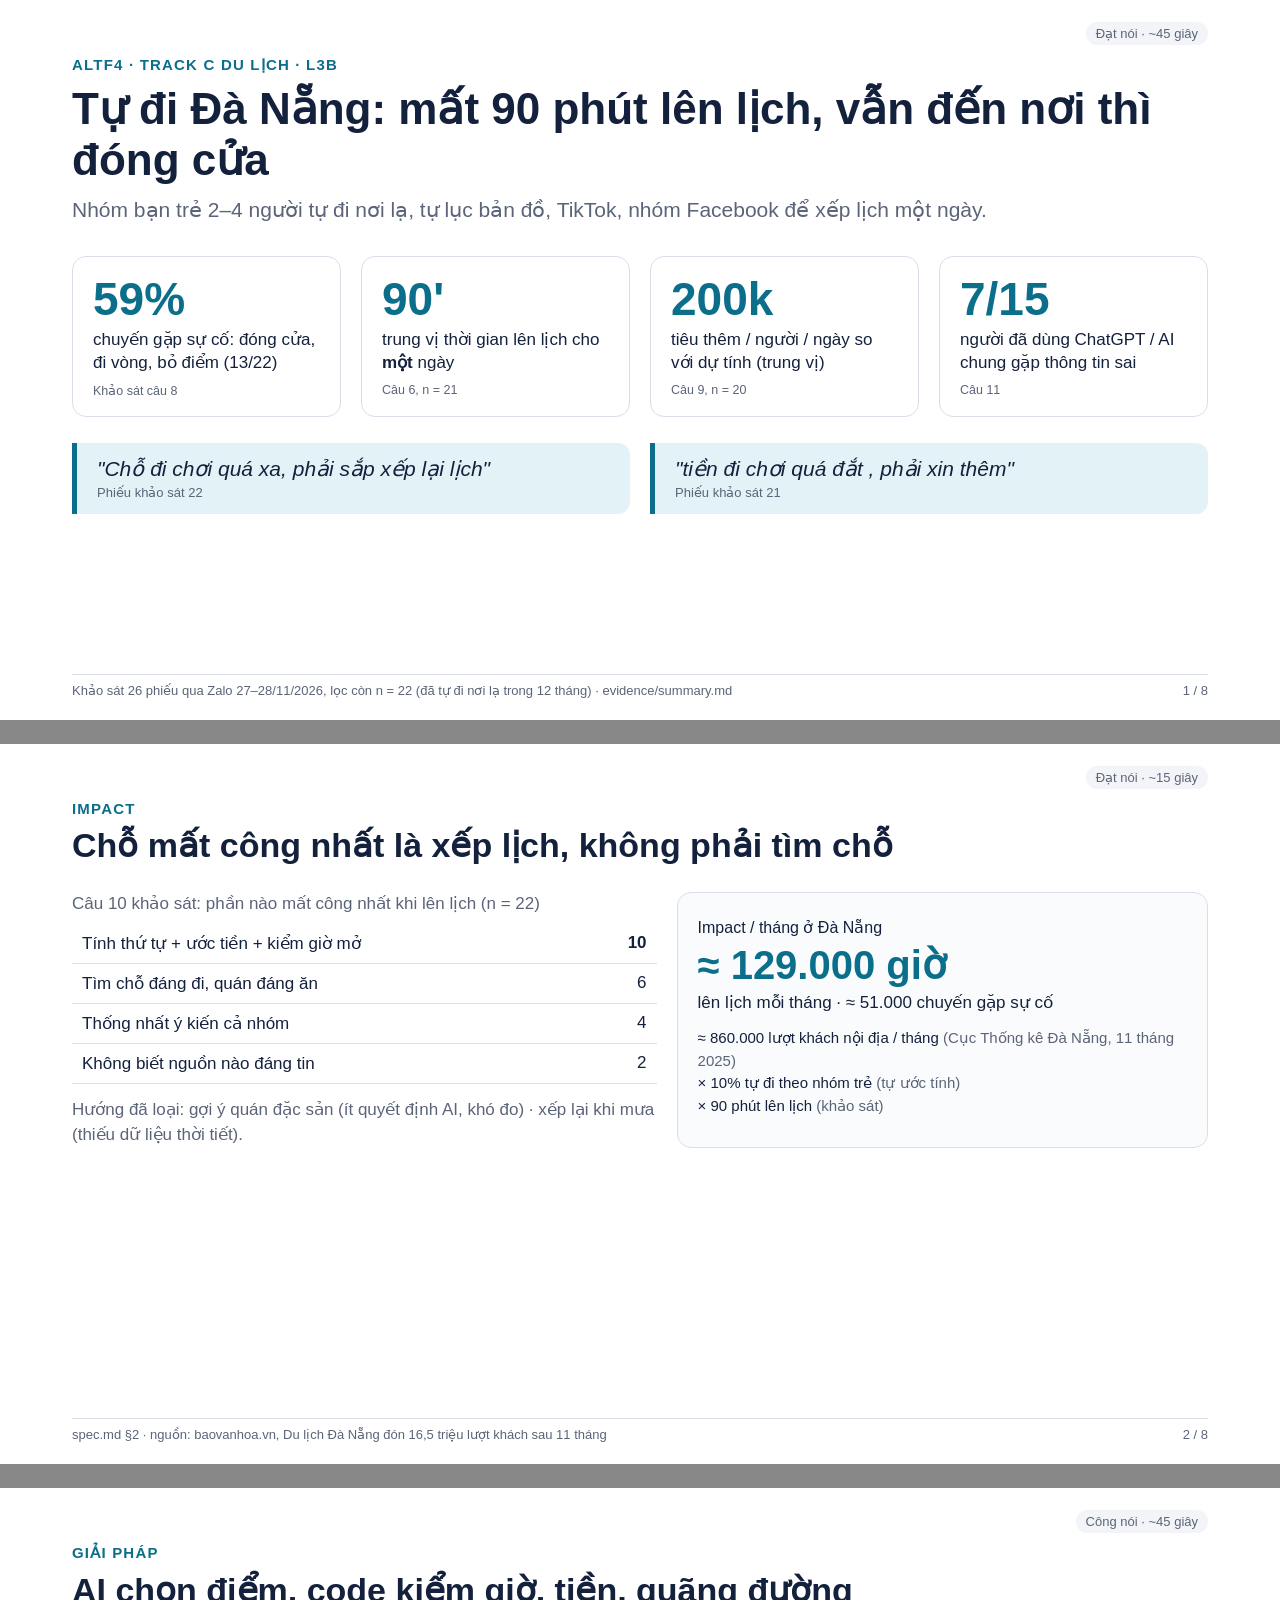
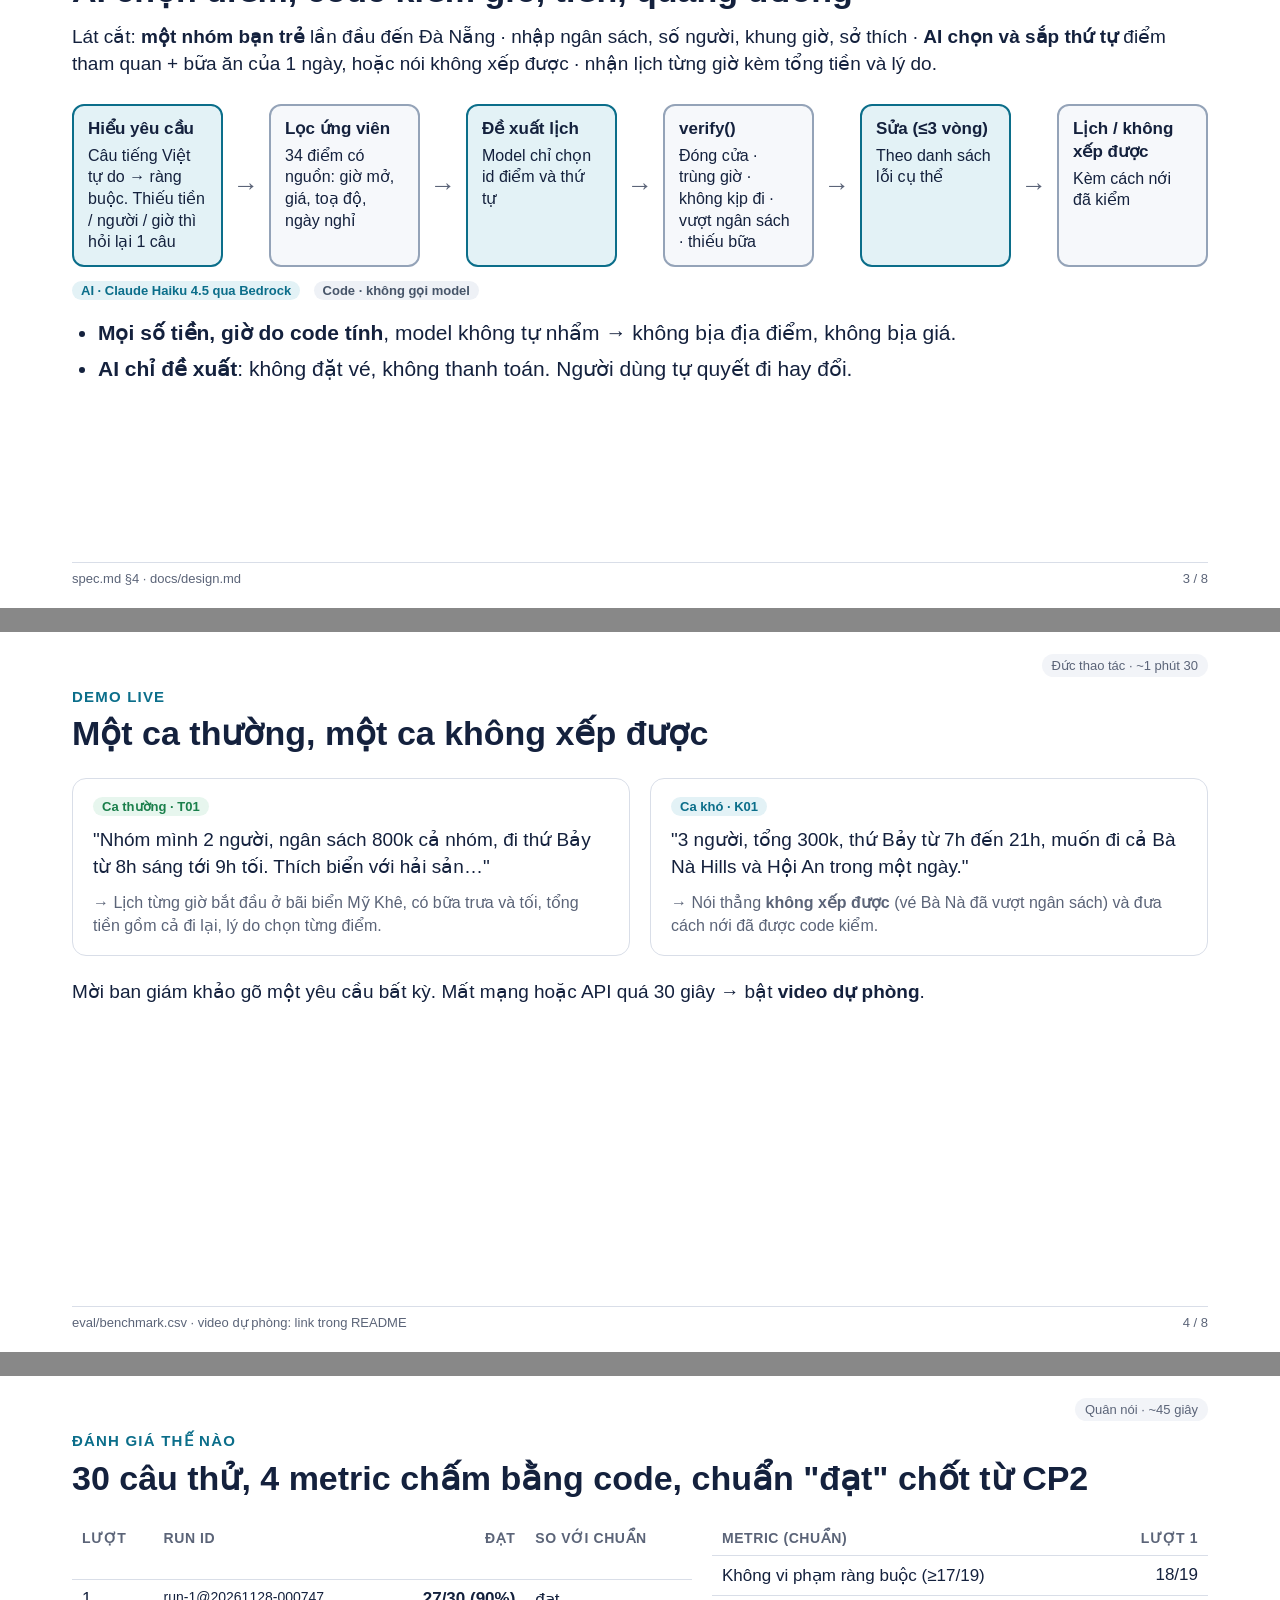
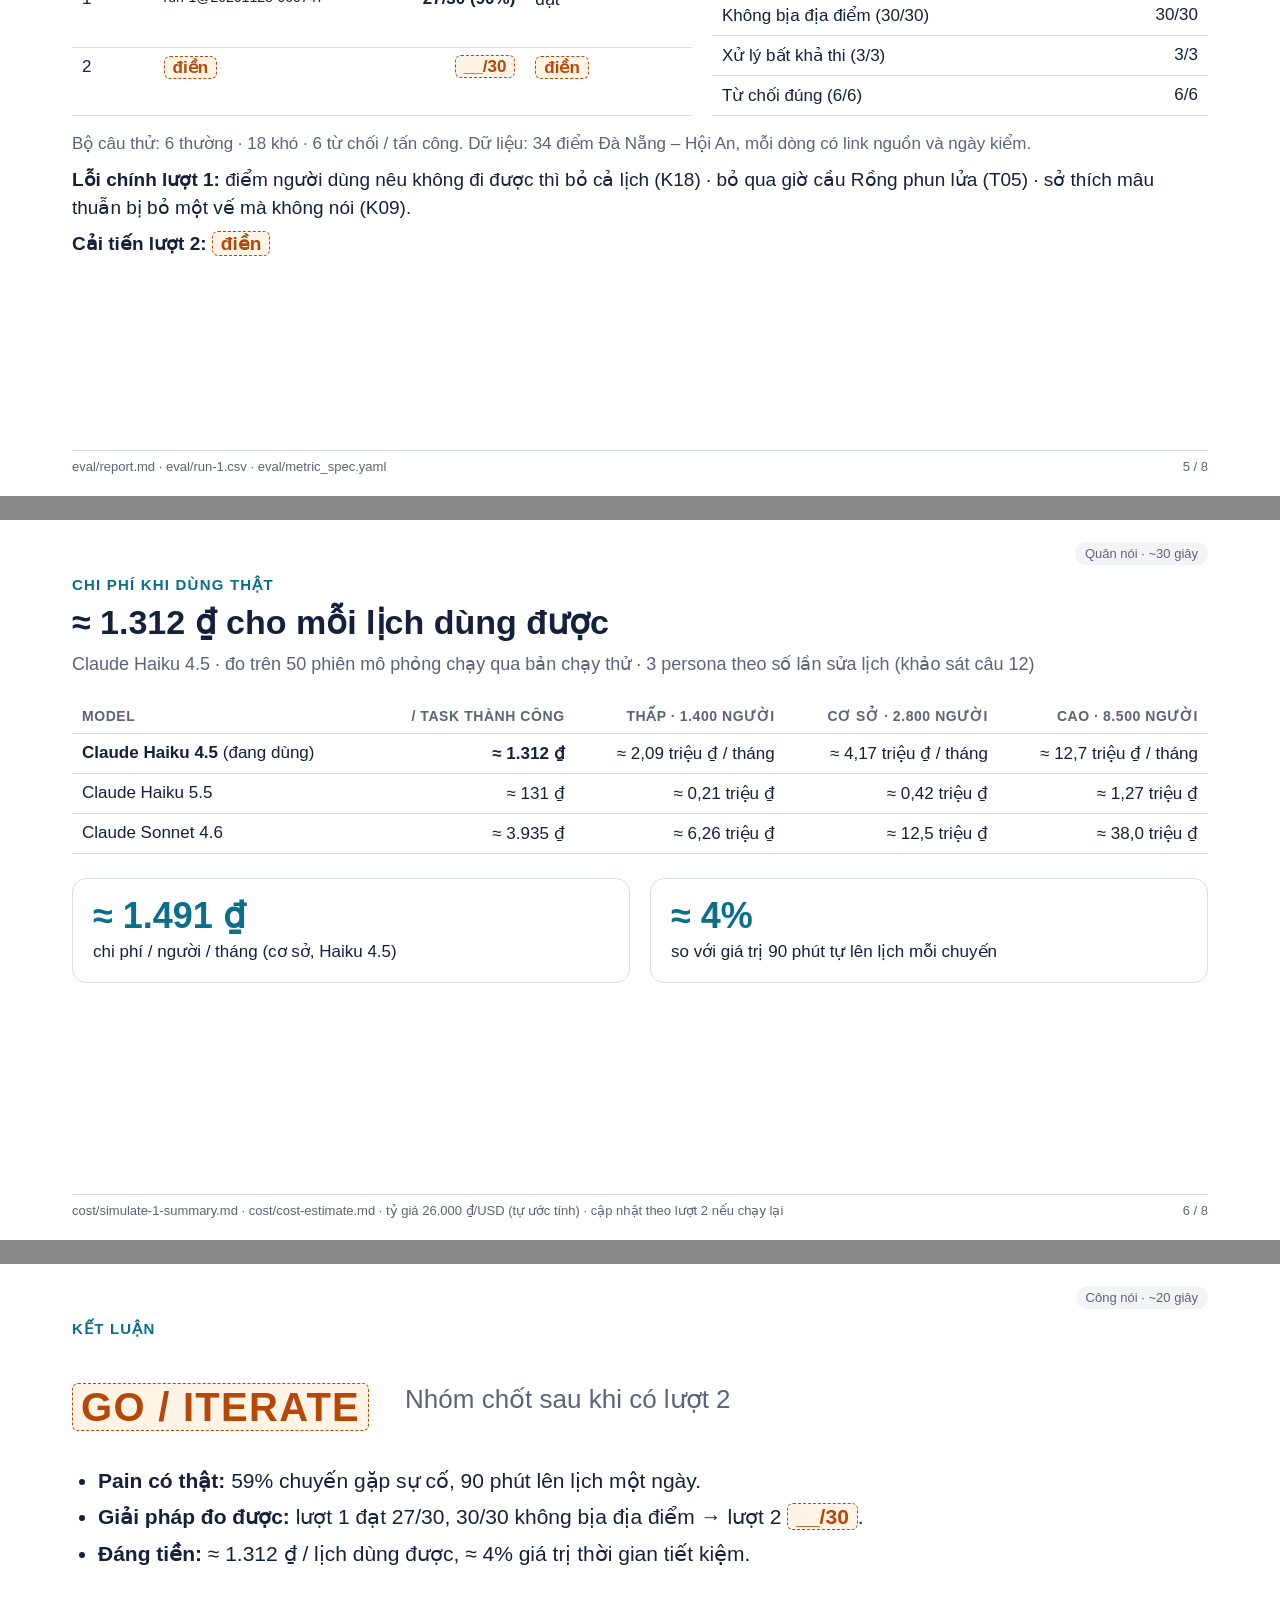
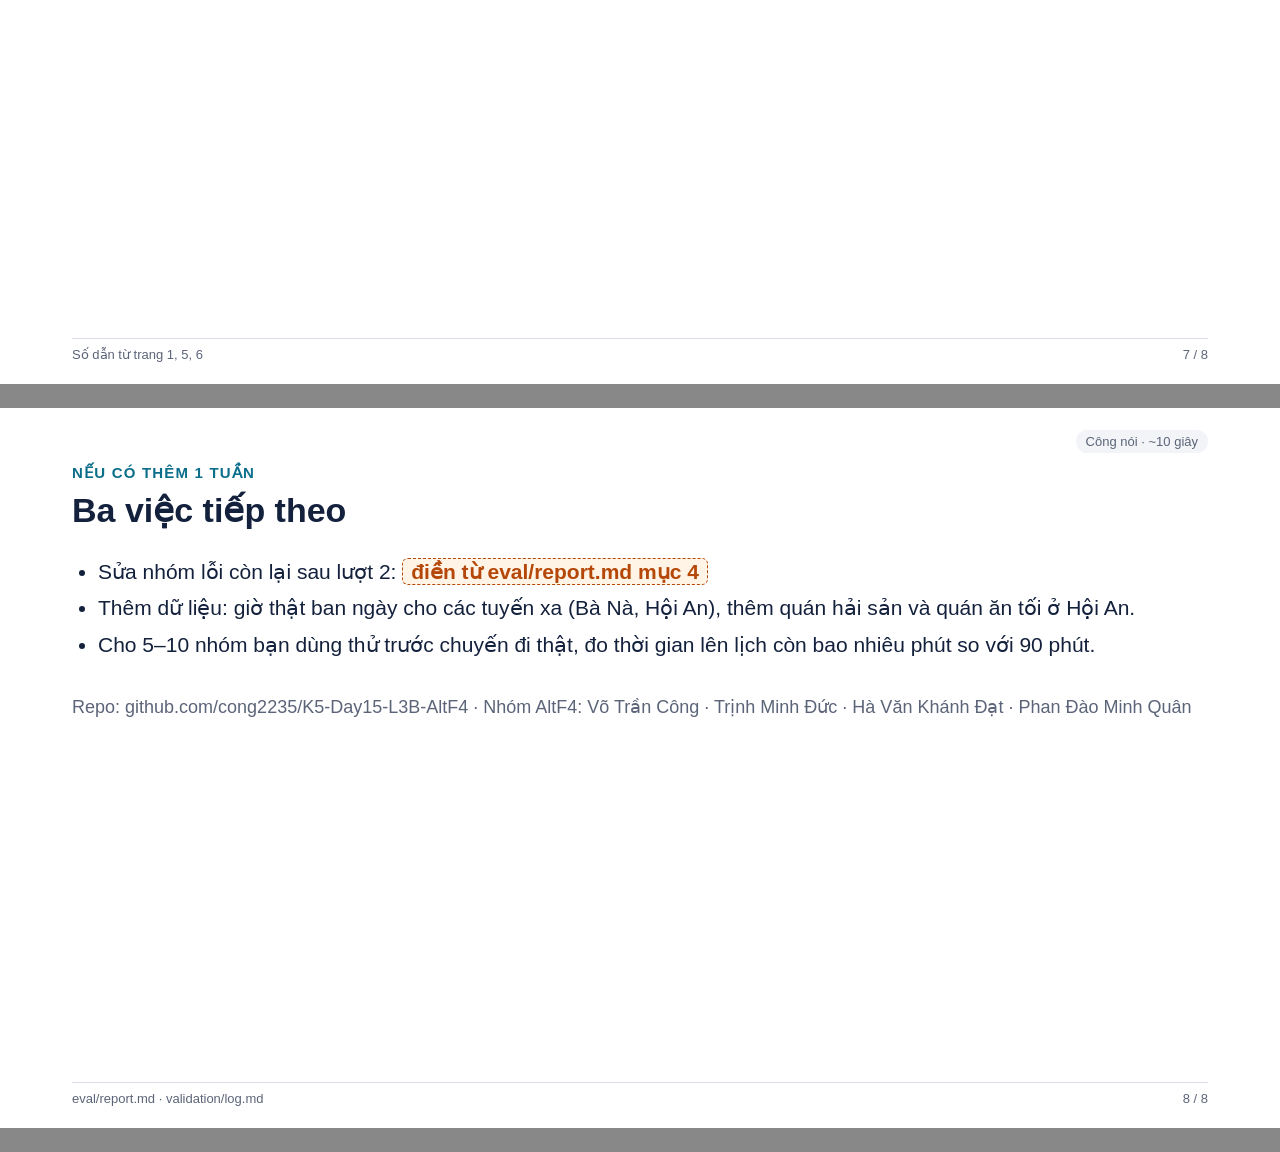
==== slides/demo-slides.html @ 1ff48916 "Slide demo bản nháp: demo-slides.pdf 8 trang (chờ số Lượt 2) + nguồn HTML Co-Authored-By: Claude Opu" ====
<!doctype html>
<html lang="vi">
<head>
<meta charset="utf-8">
<title>AltF4 · Lịch trình 1 ngày ở Đà Nẵng vừa ngân sách</title>
<style>
  @page { size: 1280px 720px; margin: 0; }
  :root {
    --ink: #14213d; --muted: #5b6478; --line: #d9dee8; --bg: #ffffff;
    --accent: #0b6e8a; --accent-soft: #e3f2f6; --warn: #b54708; --warn-soft: #fff4e5;
    --good: #1a7f4b; --bad: #b42318;
  }
  * { box-sizing: border-box; margin: 0; padding: 0; }
  html, body { background: #888; }
  body { font-family: "Segoe UI", "Helvetica Neue", Arial, sans-serif; color: var(--ink); }
  .slide {
    width: 1280px; height: 720px; background: var(--bg); position: relative;
    padding: 56px 72px 48px; overflow: hidden; page-break-after: always; break-after: page;
    margin: 0 auto 24px;
  }
  @media print { html, body { background: #fff; } .slide { margin: 0; } }
  .kicker { font-size: 15px; letter-spacing: .08em; text-transform: uppercase; color: var(--accent); font-weight: 700; }
  h1 { font-size: 44px; line-height: 1.15; margin-top: 10px; font-weight: 700; }
  h2 { font-size: 34px; line-height: 1.2; margin-top: 8px; font-weight: 700; }
  p, li { font-size: 21px; line-height: 1.45; }
  .muted { color: var(--muted); }
  .foot { position: absolute; left: 72px; right: 72px; bottom: 22px; display: flex; justify-content: space-between; font-size: 13px; color: var(--muted); border-top: 1px solid var(--line); padding-top: 8px; }
  .speaker { position: absolute; top: 22px; right: 72px; font-size: 13px; color: var(--muted); background: #f2f4f8; padding: 4px 10px; border-radius: 999px; }
  .grid { display: grid; gap: 20px; }
  .g3 { grid-template-columns: repeat(3, 1fr); }
  .g2 { grid-template-columns: 1fr 1fr; }
  .g4 { grid-template-columns: repeat(4, 1fr); }
  .stat { border: 1px solid var(--line); border-radius: 14px; padding: 18px 20px; }
  .stat .num { font-size: 46px; font-weight: 700; color: var(--accent); line-height: 1.05; }
  .stat .lbl { font-size: 17px; color: var(--ink); margin-top: 6px; line-height: 1.35; }
  .stat .src { font-size: 12.5px; color: var(--muted); margin-top: 8px; }
  .quote { border-left: 5px solid var(--accent); background: var(--accent-soft); padding: 14px 20px; border-radius: 0 12px 12px 0; font-size: 21px; font-style: italic; }
  .quote small { display: block; font-style: normal; font-size: 13px; color: var(--muted); margin-top: 4px; }
  table { border-collapse: collapse; width: 100%; font-size: 17px; }
  th, td { border-bottom: 1px solid var(--line); padding: 9px 10px; text-align: left; vertical-align: top; }
  th { color: var(--muted); font-weight: 600; font-size: 14px; text-transform: uppercase; letter-spacing: .04em; }
  td.r, th.r { text-align: right; }
  .todo { background: var(--warn-soft); color: var(--warn); border: 1px dashed var(--warn); border-radius: 6px; padding: 1px 8px; font-style: normal; font-weight: 600; }
  .flow { display: flex; align-items: stretch; gap: 10px; margin-top: 26px; }
  .box { flex: 1; border: 2px solid var(--line); border-radius: 12px; padding: 12px 14px; font-size: 16px; line-height: 1.35; background: #fff; }
  .box b { display: block; font-size: 17px; margin-bottom: 4px; }
  .box.ai { border-color: var(--accent); background: var(--accent-soft); }
  .box.code { border-color: #94a3b8; background: #f6f8fb; }
  .arrow { align-self: center; font-size: 26px; color: var(--muted); }
  .tag { display: inline-block; font-size: 13px; padding: 2px 9px; border-radius: 999px; font-weight: 600; }
  .tag.ai { background: var(--accent-soft); color: var(--accent); }
  .tag.code { background: #eef1f6; color: #475569; }
  .tag.good { background: #e7f6ee; color: var(--good); }
  ul { padding-left: 26px; }
  li + li { margin-top: 6px; }
  .big { font-size: 26px; line-height: 1.4; }
  .verdict { font-size: 64px; font-weight: 800; color: var(--good); letter-spacing: .02em; }
</style>
</head>
<body>

<!-- 1 · Người dùng & pain -->
<section class="slide">
  <div class="speaker">Đạt nói · ~45 giây</div>
  <div class="kicker">AltF4 · Track C Du lịch · L3B</div>
  <h1>Tự đi Đà Nẵng: mất 90 phút lên lịch, vẫn đến nơi thì đóng cửa</h1>
  <p class="muted" style="margin-top:10px">Nhóm bạn trẻ 2–4 người tự đi nơi lạ, tự lục bản đồ, TikTok, nhóm Facebook để xếp lịch một ngày.</p>
  <div class="grid g4" style="margin-top:30px">
    <div class="stat"><div class="num">59%</div><div class="lbl">chuyến gặp sự cố: đóng cửa, đi vòng, bỏ điểm (13/22)</div><div class="src">Khảo sát câu 8</div></div>
    <div class="stat"><div class="num">90'</div><div class="lbl">trung vị thời gian lên lịch cho <b>một</b> ngày</div><div class="src">Câu 6, n = 21</div></div>
    <div class="stat"><div class="num">200k</div><div class="lbl">tiêu thêm / người / ngày so với dự tính (trung vị)</div><div class="src">Câu 9, n = 20</div></div>
    <div class="stat"><div class="num">7/15</div><div class="lbl">người đã dùng ChatGPT / AI chung gặp thông tin sai</div><div class="src">Câu 11</div></div>
  </div>
  <div class="grid g2" style="margin-top:26px">
    <div class="quote">"Chỗ đi chơi quá xa, phải sắp xếp lại lịch"<small>Phiếu khảo sát 22</small></div>
    <div class="quote">"tiền đi chơi quá đắt , phải xin thêm"<small>Phiếu khảo sát 21</small></div>
  </div>
  <div class="foot"><span>Khảo sát 26 phiếu qua Zalo 27–28/11/2026, lọc còn n = 22 (đã tự đi nơi lạ trong 12 tháng) · evidence/summary.md</span><span>1 / 8</span></div>
</section>

<!-- 2 · Vì sao chọn bài này -->
<section class="slide">
  <div class="speaker">Đạt nói · ~15 giây</div>
  <div class="kicker">Impact</div>
  <h2>Chỗ mất công nhất là xếp lịch, không phải tìm chỗ</h2>
  <div class="grid g2" style="margin-top:26px; grid-template-columns: 1.1fr 1fr">
    <div>
      <p class="muted" style="font-size:17px">Câu 10 khảo sát: phần nào mất công nhất khi lên lịch (n = 22)</p>
      <table style="margin-top:8px">
        <tr><td>Tính thứ tự + ước tiền + kiểm giờ mở</td><td class="r"><b>10</b></td></tr>
        <tr><td>Tìm chỗ đáng đi, quán đáng ăn</td><td class="r">6</td></tr>
        <tr><td>Thống nhất ý kiến cả nhóm</td><td class="r">4</td></tr>
        <tr><td>Không biết nguồn nào đáng tin</td><td class="r">2</td></tr>
      </table>
      <p style="margin-top:14px; font-size:17px" class="muted">Hướng đã loại: gợi ý quán đặc sản (ít quyết định AI, khó đo) · xếp lại khi mưa (thiếu dữ liệu thời tiết).</p>
    </div>
    <div class="stat" style="background:#fafbfd">
      <div class="lbl" style="font-size:16px" >Impact / tháng ở Đà Nẵng</div>
      <div class="num" style="font-size:40px; margin-top:6px">≈ 129.000 giờ</div>
      <div class="lbl">lên lịch mỗi tháng · ≈ 51.000 chuyến gặp sự cố</div>
      <p style="font-size:15px; margin-top:12px; line-height:1.5">≈ 860.000 lượt khách nội địa / tháng <span class="muted">(Cục Thống kê Đà Nẵng, 11 tháng 2025)</span><br>× 10% tự đi theo nhóm trẻ <span class="muted">(tự ước tính)</span><br>× 90 phút lên lịch <span class="muted">(khảo sát)</span></p>
    </div>
  </div>
  <div class="foot"><span>spec.md §2 · nguồn: baovanhoa.vn, Du lịch Đà Nẵng đón 16,5 triệu lượt khách sau 11 tháng</span><span>2 / 8</span></div>
</section>

<!-- 3 · Giải pháp -->
<section class="slide">
  <div class="speaker">Công nói · ~45 giây</div>
  <div class="kicker">Giải pháp</div>
  <h2>AI chọn điểm, code kiểm giờ, tiền, quãng đường</h2>
  <p style="margin-top:12px; font-size:19px">Lát cắt: <b>một nhóm bạn trẻ</b> lần đầu đến Đà Nẵng · nhập ngân sách, số người, khung giờ, sở thích · <b>AI chọn và sắp thứ tự</b> điểm tham quan + bữa ăn của 1 ngày, hoặc nói không xếp được · nhận lịch từng giờ kèm tổng tiền và lý do.</p>
  <div class="flow">
    <div class="box ai"><b>Hiểu yêu cầu</b>Câu tiếng Việt tự do → ràng buộc. Thiếu tiền / người / giờ thì hỏi lại 1 câu</div>
    <div class="arrow">→</div>
    <div class="box code"><b>Lọc ứng viên</b>34 điểm có nguồn: giờ mở, giá, toạ độ, ngày nghỉ</div>
    <div class="arrow">→</div>
    <div class="box ai"><b>Đề xuất lịch</b>Model chỉ chọn id điểm và thứ tự</div>
    <div class="arrow">→</div>
    <div class="box code"><b>verify()</b>Đóng cửa · trùng giờ · không kịp đi · vượt ngân sách · thiếu bữa</div>
    <div class="arrow">→</div>
    <div class="box ai"><b>Sửa (≤3 vòng)</b>Theo danh sách lỗi cụ thể</div>
    <div class="arrow">→</div>
    <div class="box code"><b>Lịch / không xếp được</b>Kèm cách nới đã kiểm</div>
  </div>
  <div style="margin-top:14px"><span class="tag ai">AI · Claude Haiku 4.5 qua Bedrock</span> &nbsp; <span class="tag code">Code · không gọi model</span></div>
  <ul style="margin-top:18px">
    <li><b>Mọi số tiền, giờ do code tính</b>, model không tự nhẩm → không bịa địa điểm, không bịa giá.</li>
    <li><b>AI chỉ đề xuất</b>: không đặt vé, không thanh toán. Người dùng tự quyết đi hay đổi.</li>
  </ul>
  <div class="foot"><span>spec.md §4 · docs/design.md</span><span>3 / 8</span></div>
</section>

<!-- 4 · Demo -->
<section class="slide">
  <div class="speaker">Đức thao tác · ~1 phút 30</div>
  <div class="kicker">Demo live</div>
  <h2>Một ca thường, một ca không xếp được</h2>
  <div class="grid g2" style="margin-top:24px">
    <div class="stat">
      <span class="tag good">Ca thường · T01</span>
      <p style="margin-top:10px; font-size:19px">"Nhóm mình 2 người, ngân sách 800k cả nhóm, đi thứ Bảy từ 8h sáng tới 9h tối. Thích biển với hải sản…"</p>
      <p class="muted" style="margin-top:10px; font-size:16px">→ Lịch từng giờ bắt đầu ở bãi biển Mỹ Khê, có bữa trưa và tối, tổng tiền gồm cả đi lại, lý do chọn từng điểm.</p>
    </div>
    <div class="stat">
      <span class="tag ai">Ca khó · K01</span>
      <p style="margin-top:10px; font-size:19px">"3 người, tổng 300k, thứ Bảy từ 7h đến 21h, muốn đi cả Bà Nà Hills và Hội An trong một ngày."</p>
      <p class="muted" style="margin-top:10px; font-size:16px">→ Nói thẳng <b>không xếp được</b> (vé Bà Nà đã vượt ngân sách) và đưa cách nới đã được code kiểm.</p>
    </div>
  </div>
  <p style="margin-top:22px; font-size:19px">Mời ban giám khảo gõ một yêu cầu bất kỳ. Mất mạng hoặc API quá 30 giây → bật <b>video dự phòng</b>.</p>
  <div class="foot"><span>eval/benchmark.csv · video dự phòng: link trong README</span><span>4 / 8</span></div>
</section>

<!-- 5 · Đánh giá -->
<section class="slide">
  <div class="speaker">Quân nói · ~45 giây</div>
  <div class="kicker">Đánh giá thế nào</div>
  <h2>30 câu thử, 4 metric chấm bằng code, chuẩn "đạt" chốt từ CP2</h2>
  <div class="grid g2" style="margin-top:22px; grid-template-columns: 1.25fr 1fr">
    <table>
      <tr><th>Lượt</th><th>Run ID</th><th class="r">Đạt</th><th>So với chuẩn</th></tr>
      <tr><td>1</td><td style="font-size:14px">run-1@20261128-000747</td><td class="r"><b>27/30 (90%)</b></td><td>đạt</td></tr>
      <tr><td>2</td><td><span class="todo">điền</span></td><td class="r"><span class="todo">__/30</span></td><td><span class="todo">điền</span></td></tr>
    </table>
    <table>
      <tr><th>Metric (chuẩn)</th><th class="r">Lượt 1</th></tr>
      <tr><td>Không vi phạm ràng buộc (≥17/19)</td><td class="r">18/19</td></tr>
      <tr><td>Không bịa địa điểm (30/30)</td><td class="r">30/30</td></tr>
      <tr><td>Xử lý bất khả thi (3/3)</td><td class="r">3/3</td></tr>
      <tr><td>Từ chối đúng (6/6)</td><td class="r">6/6</td></tr>
    </table>
  </div>
  <p style="margin-top:16px; font-size:17px" class="muted">Bộ câu thử: 6 thường · 18 khó · 6 từ chối / tấn công. Dữ liệu: 34 điểm Đà Nẵng – Hội An, mỗi dòng có link nguồn và ngày kiểm.</p>
  <p style="margin-top:10px; font-size:19px"><b>Lỗi chính lượt 1:</b> điểm người dùng nêu không đi được thì bỏ cả lịch (K18) · bỏ qua giờ cầu Rồng phun lửa (T05) · sở thích mâu thuẫn bị bỏ một vế mà không nói (K09).</p>
  <p style="margin-top:8px; font-size:19px"><b>Cải tiến lượt 2:</b> <span class="todo">điền</span></p>
  <div class="foot"><span>eval/report.md · eval/run-1.csv · eval/metric_spec.yaml</span><span>5 / 8</span></div>
</section>

<!-- 6 · Chi phí -->
<section class="slide">
  <div class="speaker">Quân nói · ~30 giây</div>
  <div class="kicker">Chi phí khi dùng thật</div>
  <h2>≈ 1.312 ₫ cho mỗi lịch dùng được</h2>
  <p class="muted" style="margin-top:8px; font-size:18px">Claude Haiku 4.5 · đo trên 50 phiên mô phỏng chạy qua bản chạy thử · 3 persona theo số lần sửa lịch (khảo sát câu 12)</p>
  <table style="margin-top:22px">
    <tr><th>Model</th><th class="r">/ task thành công</th><th class="r">Thấp · 1.400 người</th><th class="r">Cơ sở · 2.800 người</th><th class="r">Cao · 8.500 người</th></tr>
    <tr><td><b>Claude Haiku 4.5</b> (đang dùng)</td><td class="r"><b>≈ 1.312 ₫</b></td><td class="r">≈ 2,09 triệu ₫ / tháng</td><td class="r">≈ 4,17 triệu ₫ / tháng</td><td class="r">≈ 12,7 triệu ₫ / tháng</td></tr>
    <tr><td>Claude Haiku 5.5</td><td class="r">≈ 131 ₫</td><td class="r">≈ 0,21 triệu ₫</td><td class="r">≈ 0,42 triệu ₫</td><td class="r">≈ 1,27 triệu ₫</td></tr>
    <tr><td>Claude Sonnet 4.6</td><td class="r">≈ 3.935 ₫</td><td class="r">≈ 6,26 triệu ₫</td><td class="r">≈ 12,5 triệu ₫</td><td class="r">≈ 38,0 triệu ₫</td></tr>
  </table>
  <div class="grid g2" style="margin-top:24px">
    <div class="stat"><div class="num" style="font-size:36px">≈ 1.491 ₫</div><div class="lbl">chi phí / người / tháng (cơ sở, Haiku 4.5)</div></div>
    <div class="stat"><div class="num" style="font-size:36px">≈ 4%</div><div class="lbl">so với giá trị 90 phút tự lên lịch mỗi chuyến</div></div>
  </div>
  <div class="foot"><span>cost/simulate-1-summary.md · cost/cost-estimate.md · tỷ giá 26.000 ₫/USD (tự ước tính) · cập nhật theo lượt 2 nếu chạy lại</span><span>6 / 8</span></div>
</section>

<!-- 7 · Kết luận -->
<section class="slide">
  <div class="speaker">Công nói · ~20 giây</div>
  <div class="kicker">Kết luận</div>
  <div style="display:flex; align-items:center; gap:36px; margin-top:24px">
    <div class="verdict"><span class="todo" style="font-size:40px">GO / ITERATE</span></div>
    <p class="big muted">Nhóm chốt sau khi có lượt 2</p>
  </div>
  <ul style="margin-top:30px" class="big">
    <li><b>Pain có thật:</b> 59% chuyến gặp sự cố, 90 phút lên lịch một ngày.</li>
    <li><b>Giải pháp đo được:</b> lượt 1 đạt 27/30, 30/30 không bịa địa điểm → lượt 2 <span class="todo">__/30</span>.</li>
    <li><b>Đáng tiền:</b> ≈ 1.312 ₫ / lịch dùng được, ≈ 4% giá trị thời gian tiết kiệm.</li>
  </ul>
  <div class="foot"><span>Số dẫn từ trang 1, 5, 6</span><span>7 / 8</span></div>
</section>

<!-- 8 · Nếu có thêm 1 tuần -->
<section class="slide">
  <div class="speaker">Công nói · ~10 giây</div>
  <div class="kicker">Nếu có thêm 1 tuần</div>
  <h2>Ba việc tiếp theo</h2>
  <ul style="margin-top:26px" class="big">
    <li>Sửa nhóm lỗi còn lại sau lượt 2: <span class="todo">điền từ eval/report.md mục 4</span></li>
    <li>Thêm dữ liệu: giờ thật ban ngày cho các tuyến xa (Bà Nà, Hội An), thêm quán hải sản và quán ăn tối ở Hội An.</li>
    <li>Cho 5–10 nhóm bạn dùng thử trước chuyến đi thật, đo thời gian lên lịch còn bao nhiêu phút so với 90 phút.</li>
  </ul>
  <p style="margin-top:34px; font-size:18px" class="muted">Repo: github.com/cong2235/K5-Day15-L3B-AltF4 · Nhóm AltF4: Võ Trần Công · Trịnh Minh Đức · Hà Văn Khánh Đạt · Phan Đào Minh Quân</p>
  <div class="foot"><span>eval/report.md · validation/log.md</span><span>8 / 8</span></div>
</section>

</body>
</html>
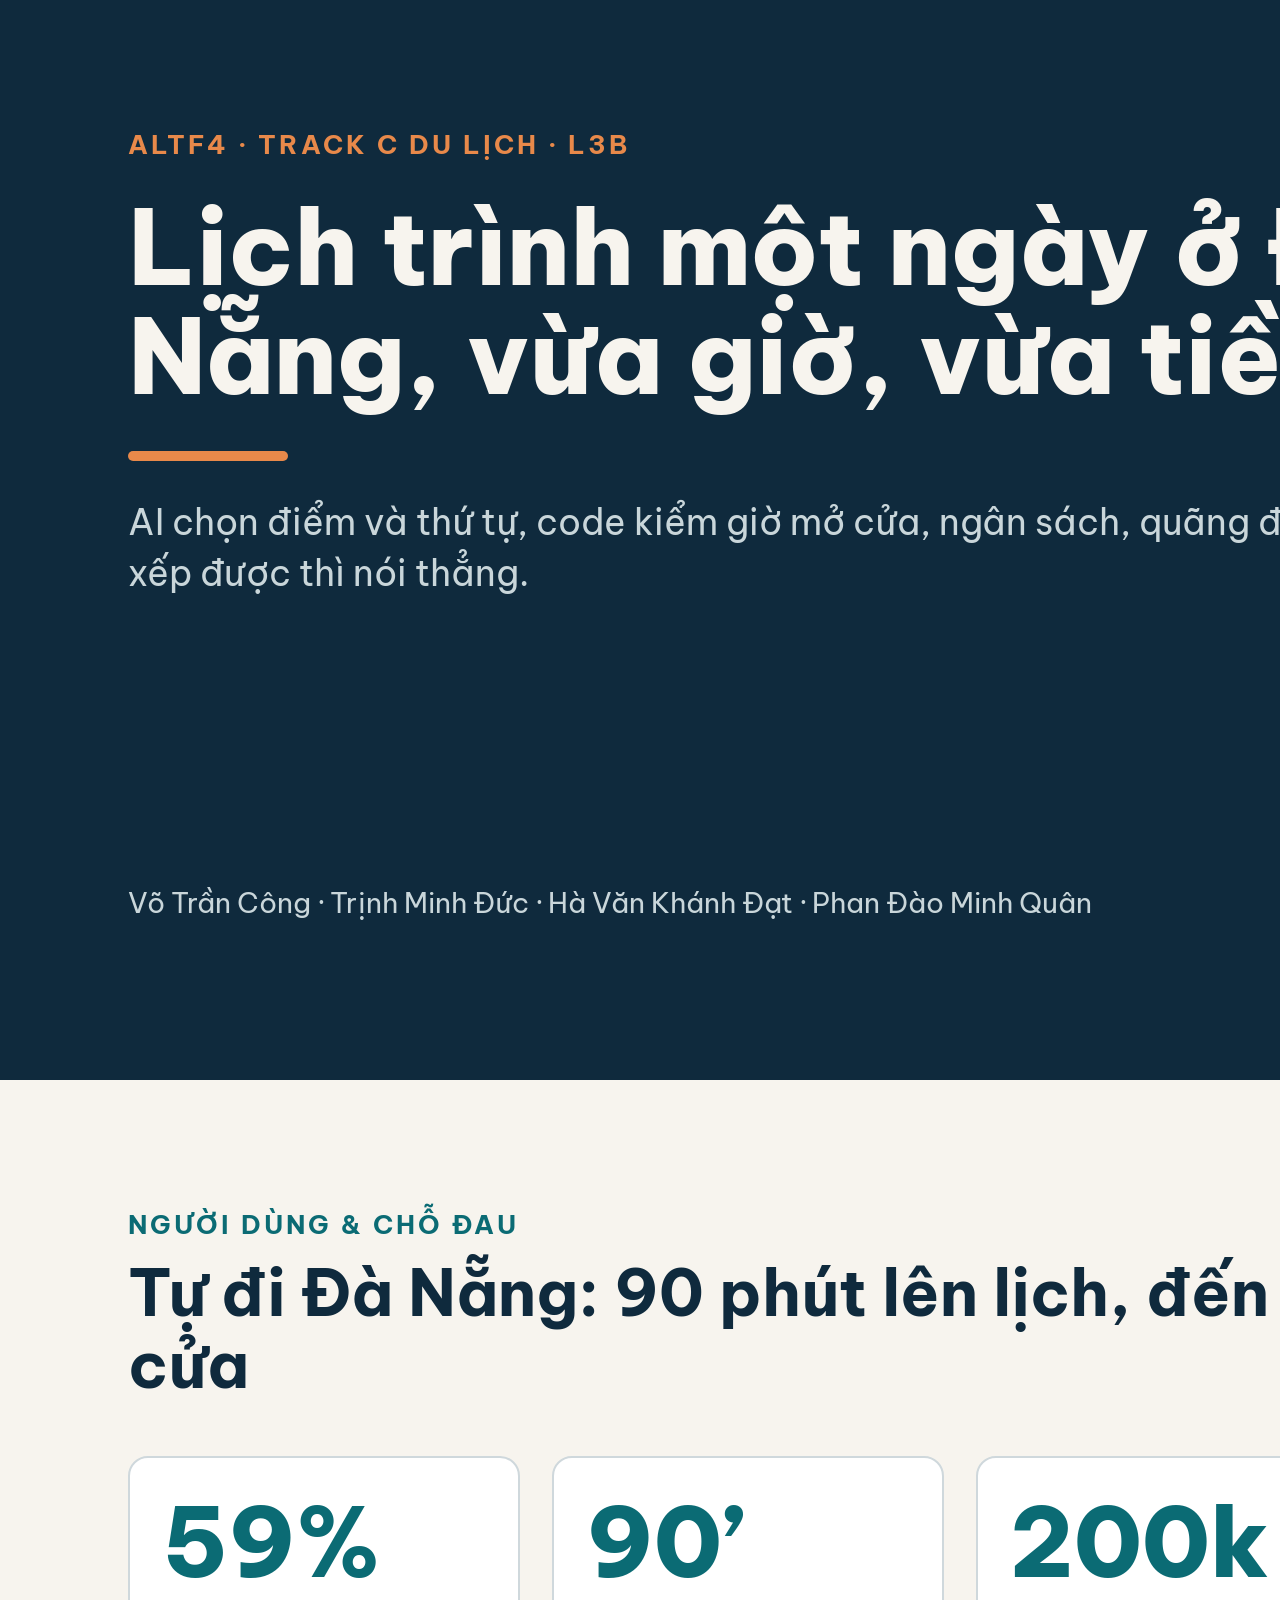
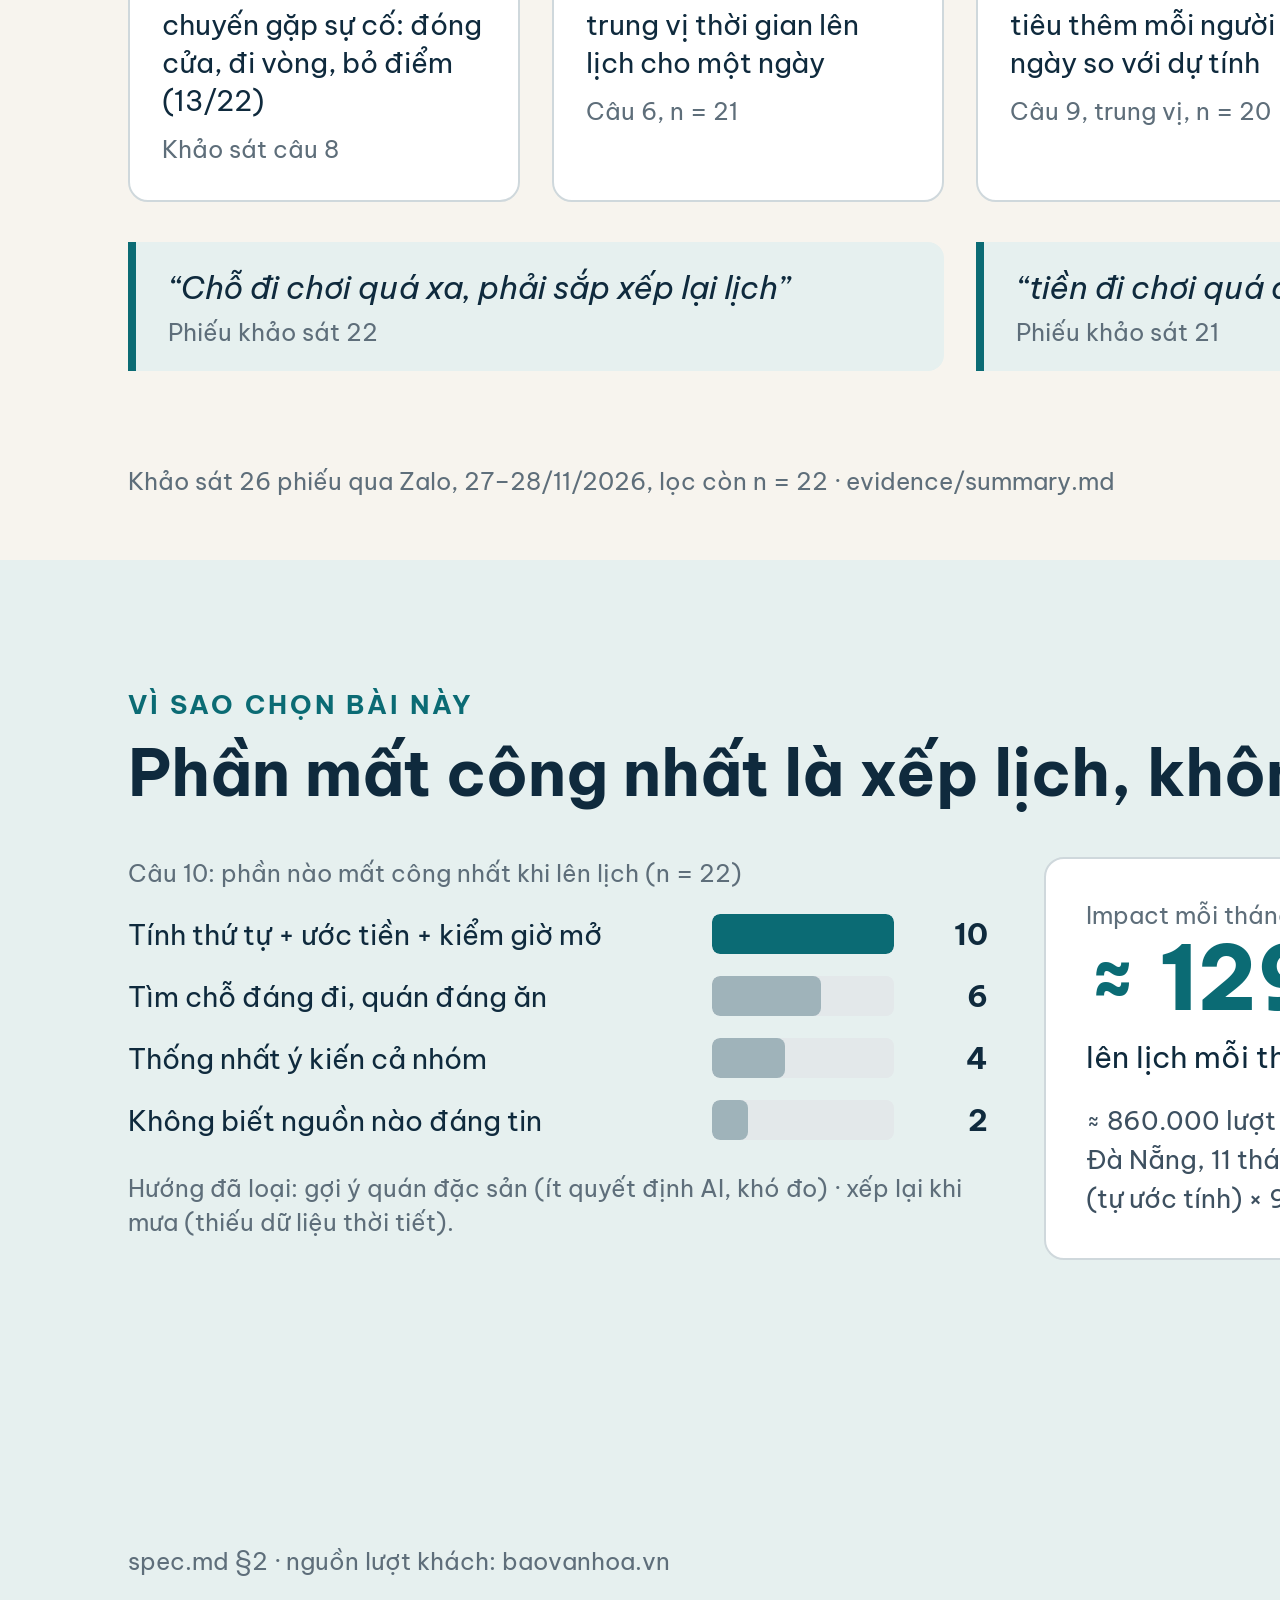
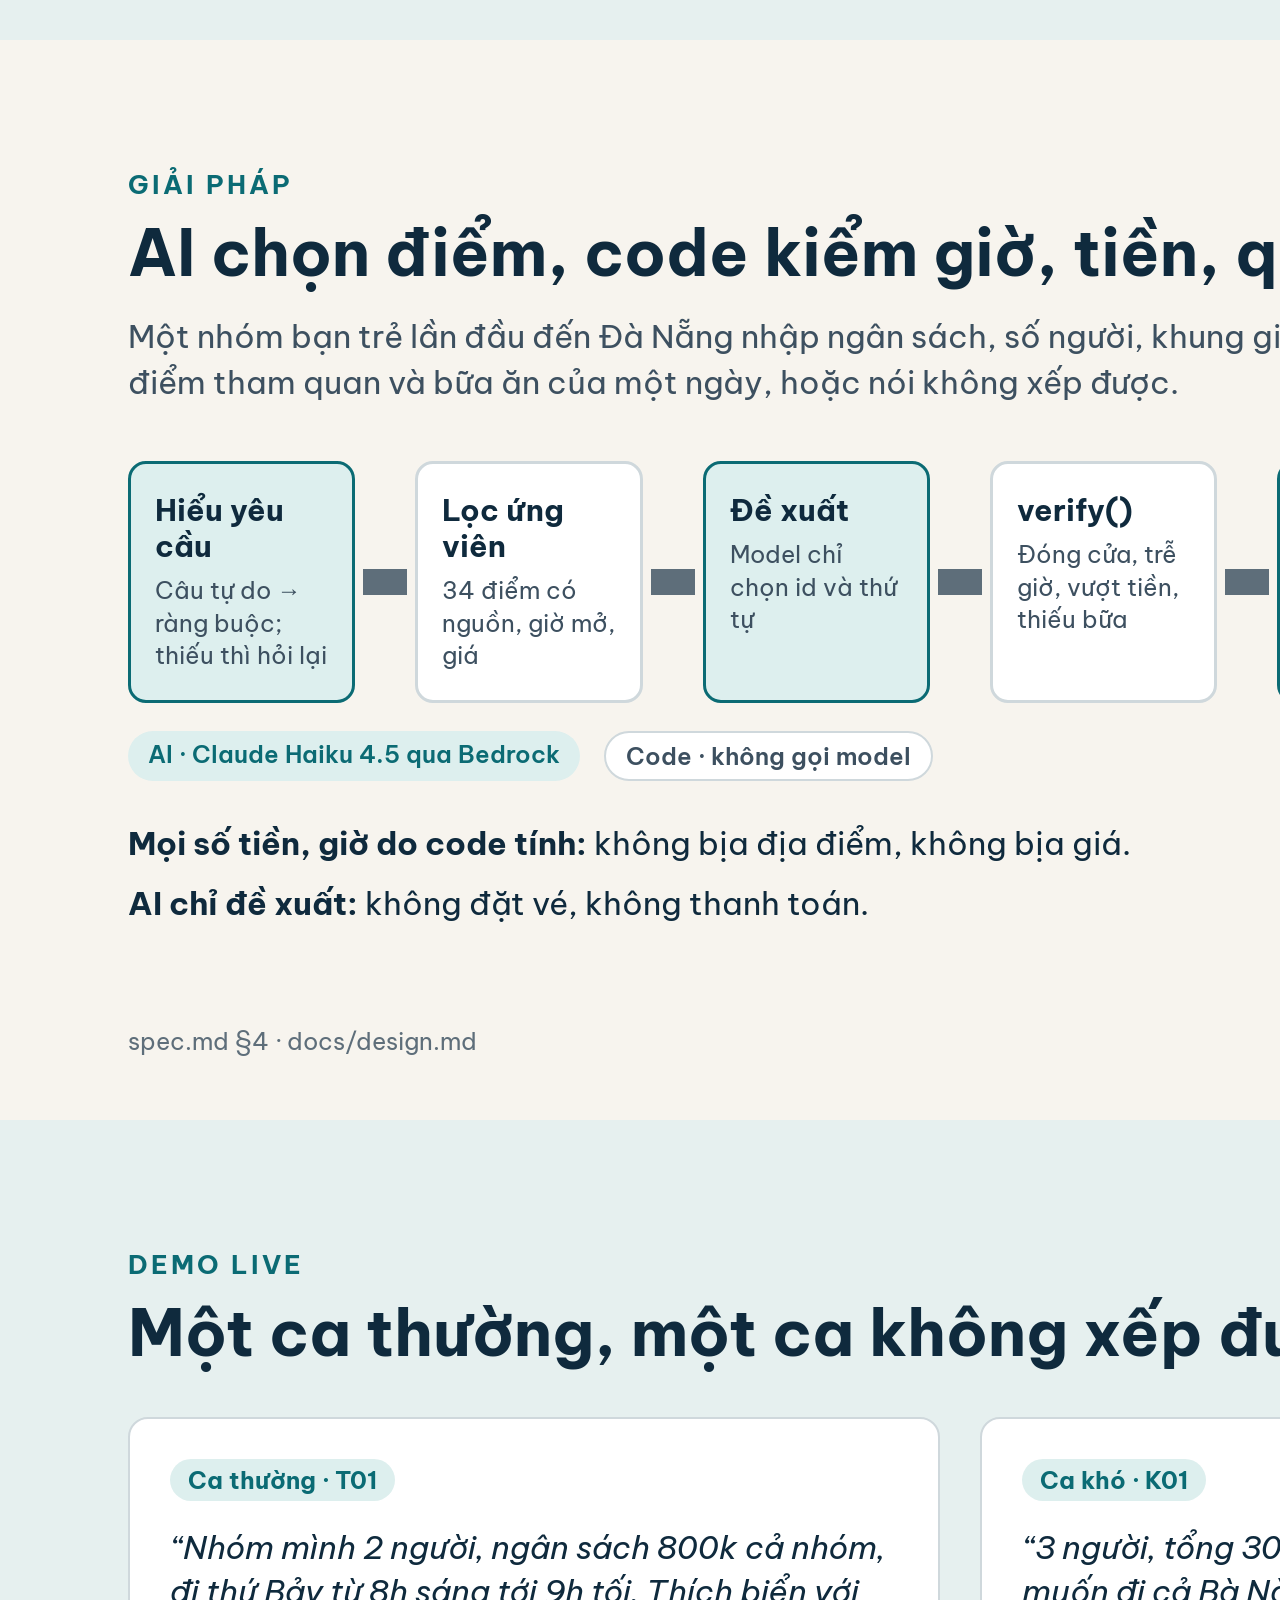
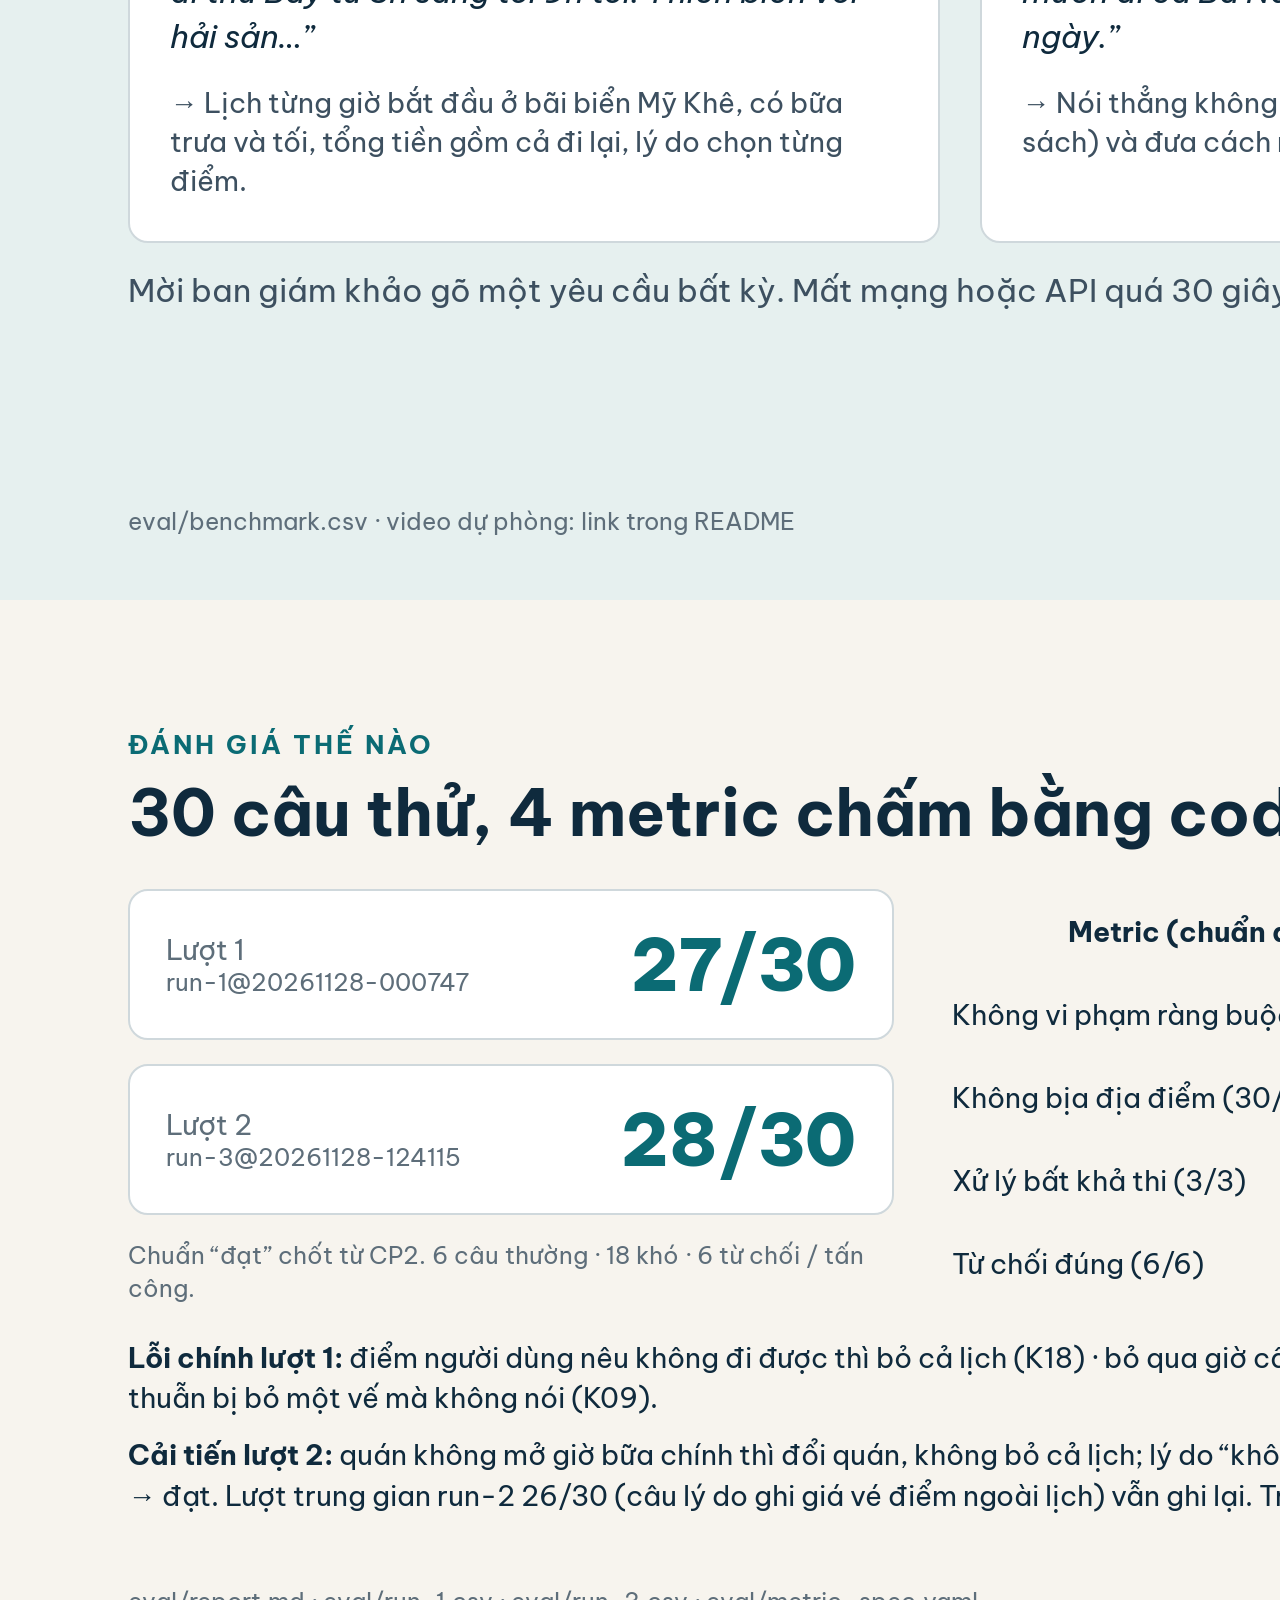
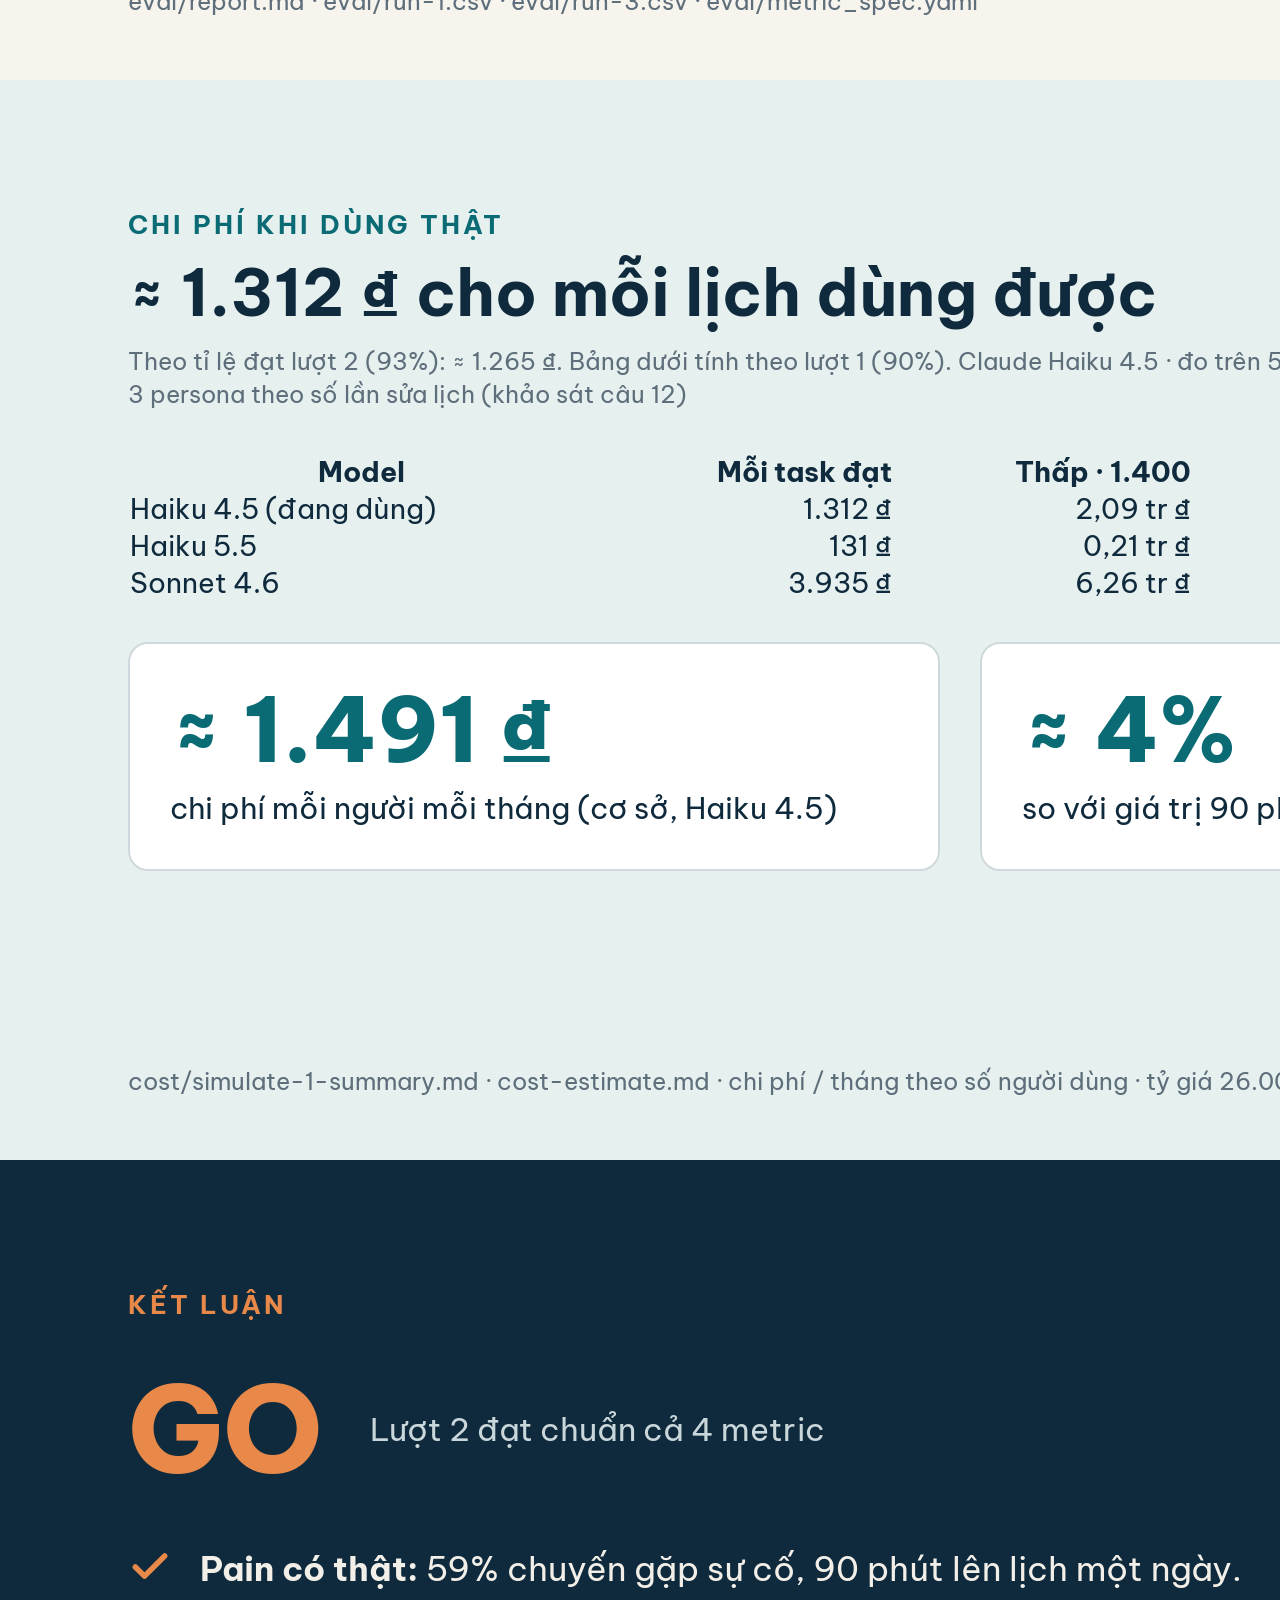
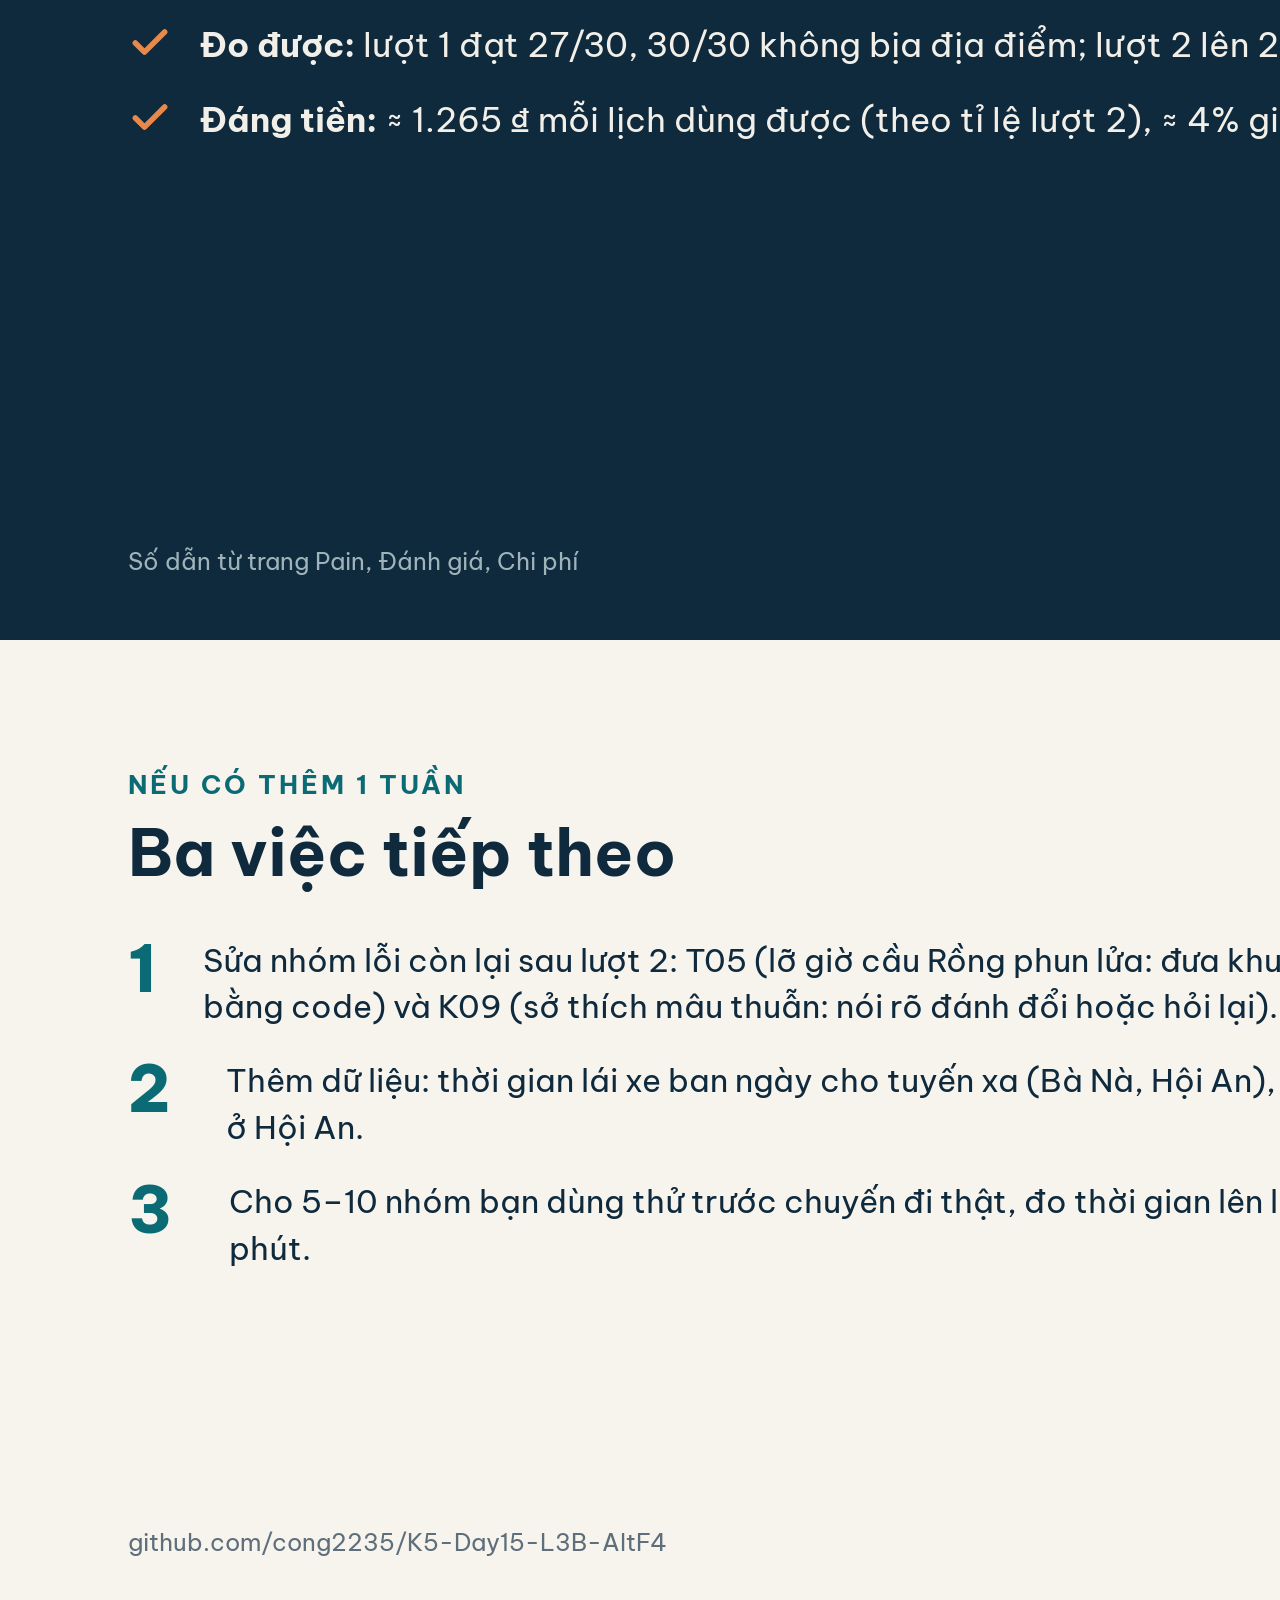
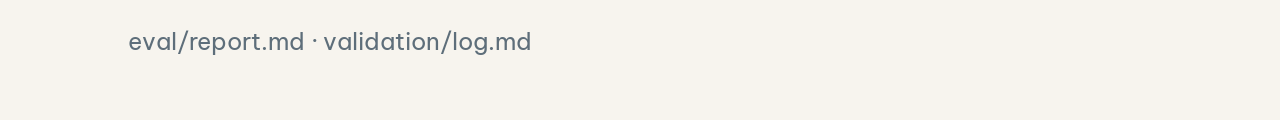
==== commit 64b17589: "Slide CP4 bản cuối: điền Lượt 2 (run-3 28/30), kết luận GO, việc tiếp theo T05/K09; demo-slides.pdf " ====
--- a/slides/demo-slides.html
+++ b/slides/demo-slides.html
@@ -1,230 +1,270 @@
-<!doctype html>
-<html lang="vi">
-<head>
-<meta charset="utf-8">
-<title>AltF4 · Lịch trình 1 ngày ở Đà Nẵng vừa ngân sách</title>
-<style>
-  @page { size: 1280px 720px; margin: 0; }
-  :root {
-    --ink: #14213d; --muted: #5b6478; --line: #d9dee8; --bg: #ffffff;
-    --accent: #0b6e8a; --accent-soft: #e3f2f6; --warn: #b54708; --warn-soft: #fff4e5;
-    --good: #1a7f4b; --bad: #b42318;
-  }
-  * { box-sizing: border-box; margin: 0; padding: 0; }
-  html, body { background: #888; }
-  body { font-family: "Segoe UI", "Helvetica Neue", Arial, sans-serif; color: var(--ink); }
-  .slide {
-    width: 1280px; height: 720px; background: var(--bg); position: relative;
-    padding: 56px 72px 48px; overflow: hidden; page-break-after: always; break-after: page;
-    margin: 0 auto 24px;
-  }
-  @media print { html, body { background: #fff; } .slide { margin: 0; } }
-  .kicker { font-size: 15px; letter-spacing: .08em; text-transform: uppercase; color: var(--accent); font-weight: 700; }
-  h1 { font-size: 44px; line-height: 1.15; margin-top: 10px; font-weight: 700; }
-  h2 { font-size: 34px; line-height: 1.2; margin-top: 8px; font-weight: 700; }
-  p, li { font-size: 21px; line-height: 1.45; }
-  .muted { color: var(--muted); }
-  .foot { position: absolute; left: 72px; right: 72px; bottom: 22px; display: flex; justify-content: space-between; font-size: 13px; color: var(--muted); border-top: 1px solid var(--line); padding-top: 8px; }
-  .speaker { position: absolute; top: 22px; right: 72px; font-size: 13px; color: var(--muted); background: #f2f4f8; padding: 4px 10px; border-radius: 999px; }
-  .grid { display: grid; gap: 20px; }
-  .g3 { grid-template-columns: repeat(3, 1fr); }
-  .g2 { grid-template-columns: 1fr 1fr; }
-  .g4 { grid-template-columns: repeat(4, 1fr); }
-  .stat { border: 1px solid var(--line); border-radius: 14px; padding: 18px 20px; }
-  .stat .num { font-size: 46px; font-weight: 700; color: var(--accent); line-height: 1.05; }
-  .stat .lbl { font-size: 17px; color: var(--ink); margin-top: 6px; line-height: 1.35; }
-  .stat .src { font-size: 12.5px; color: var(--muted); margin-top: 8px; }
-  .quote { border-left: 5px solid var(--accent); background: var(--accent-soft); padding: 14px 20px; border-radius: 0 12px 12px 0; font-size: 21px; font-style: italic; }
-  .quote small { display: block; font-style: normal; font-size: 13px; color: var(--muted); margin-top: 4px; }
-  table { border-collapse: collapse; width: 100%; font-size: 17px; }
-  th, td { border-bottom: 1px solid var(--line); padding: 9px 10px; text-align: left; vertical-align: top; }
-  th { color: var(--muted); font-weight: 600; font-size: 14px; text-transform: uppercase; letter-spacing: .04em; }
-  td.r, th.r { text-align: right; }
-  .todo { background: var(--warn-soft); color: var(--warn); border: 1px dashed var(--warn); border-radius: 6px; padding: 1px 8px; font-style: normal; font-weight: 600; }
-  .flow { display: flex; align-items: stretch; gap: 10px; margin-top: 26px; }
-  .box { flex: 1; border: 2px solid var(--line); border-radius: 12px; padding: 12px 14px; font-size: 16px; line-height: 1.35; background: #fff; }
-  .box b { display: block; font-size: 17px; margin-bottom: 4px; }
-  .box.ai { border-color: var(--accent); background: var(--accent-soft); }
-  .box.code { border-color: #94a3b8; background: #f6f8fb; }
-  .arrow { align-self: center; font-size: 26px; color: var(--muted); }
-  .tag { display: inline-block; font-size: 13px; padding: 2px 9px; border-radius: 999px; font-weight: 600; }
-  .tag.ai { background: var(--accent-soft); color: var(--accent); }
-  .tag.code { background: #eef1f6; color: #475569; }
-  .tag.good { background: #e7f6ee; color: var(--good); }
-  ul { padding-left: 26px; }
-  li + li { margin-top: 6px; }
-  .big { font-size: 26px; line-height: 1.4; }
-  .verdict { font-size: 64px; font-weight: 800; color: var(--good); letter-spacing: .02em; }
-</style>
-</head>
-<body>
-
-<!-- 1 · Người dùng & pain -->
-<section class="slide">
-  <div class="speaker">Đạt nói · ~45 giây</div>
-  <div class="kicker">AltF4 · Track C Du lịch · L3B</div>
-  <h1>Tự đi Đà Nẵng: mất 90 phút lên lịch, vẫn đến nơi thì đóng cửa</h1>
-  <p class="muted" style="margin-top:10px">Nhóm bạn trẻ 2–4 người tự đi nơi lạ, tự lục bản đồ, TikTok, nhóm Facebook để xếp lịch một ngày.</p>
-  <div class="grid g4" style="margin-top:30px">
-    <div class="stat"><div class="num">59%</div><div class="lbl">chuyến gặp sự cố: đóng cửa, đi vòng, bỏ điểm (13/22)</div><div class="src">Khảo sát câu 8</div></div>
-    <div class="stat"><div class="num">90'</div><div class="lbl">trung vị thời gian lên lịch cho <b>một</b> ngày</div><div class="src">Câu 6, n = 21</div></div>
-    <div class="stat"><div class="num">200k</div><div class="lbl">tiêu thêm / người / ngày so với dự tính (trung vị)</div><div class="src">Câu 9, n = 20</div></div>
-    <div class="stat"><div class="num">7/15</div><div class="lbl">người đã dùng ChatGPT / AI chung gặp thông tin sai</div><div class="src">Câu 11</div></div>
-  </div>
-  <div class="grid g2" style="margin-top:26px">
-    <div class="quote">"Chỗ đi chơi quá xa, phải sắp xếp lại lịch"<small>Phiếu khảo sát 22</small></div>
-    <div class="quote">"tiền đi chơi quá đắt , phải xin thêm"<small>Phiếu khảo sát 21</small></div>
-  </div>
-  <div class="foot"><span>Khảo sát 26 phiếu qua Zalo 27–28/11/2026, lọc còn n = 22 (đã tự đi nơi lạ trong 12 tháng) · evidence/summary.md</span><span>1 / 8</span></div>
-</section>
-
-<!-- 2 · Vì sao chọn bài này -->
-<section class="slide">
-  <div class="speaker">Đạt nói · ~15 giây</div>
-  <div class="kicker">Impact</div>
-  <h2>Chỗ mất công nhất là xếp lịch, không phải tìm chỗ</h2>
-  <div class="grid g2" style="margin-top:26px; grid-template-columns: 1.1fr 1fr">
-    <div>
-      <p class="muted" style="font-size:17px">Câu 10 khảo sát: phần nào mất công nhất khi lên lịch (n = 22)</p>
-      <table style="margin-top:8px">
-        <tr><td>Tính thứ tự + ước tiền + kiểm giờ mở</td><td class="r"><b>10</b></td></tr>
-        <tr><td>Tìm chỗ đáng đi, quán đáng ăn</td><td class="r">6</td></tr>
-        <tr><td>Thống nhất ý kiến cả nhóm</td><td class="r">4</td></tr>
-        <tr><td>Không biết nguồn nào đáng tin</td><td class="r">2</td></tr>
-      </table>
-      <p style="margin-top:14px; font-size:17px" class="muted">Hướng đã loại: gợi ý quán đặc sản (ít quyết định AI, khó đo) · xếp lại khi mưa (thiếu dữ liệu thời tiết).</p>
-    </div>
-    <div class="stat" style="background:#fafbfd">
-      <div class="lbl" style="font-size:16px" >Impact / tháng ở Đà Nẵng</div>
-      <div class="num" style="font-size:40px; margin-top:6px">≈ 129.000 giờ</div>
-      <div class="lbl">lên lịch mỗi tháng · ≈ 51.000 chuyến gặp sự cố</div>
-      <p style="font-size:15px; margin-top:12px; line-height:1.5">≈ 860.000 lượt khách nội địa / tháng <span class="muted">(Cục Thống kê Đà Nẵng, 11 tháng 2025)</span><br>× 10% tự đi theo nhóm trẻ <span class="muted">(tự ước tính)</span><br>× 90 phút lên lịch <span class="muted">(khảo sát)</span></p>
-    </div>
-  </div>
-  <div class="foot"><span>spec.md §2 · nguồn: baovanhoa.vn, Du lịch Đà Nẵng đón 16,5 triệu lượt khách sau 11 tháng</span><span>2 / 8</span></div>
-</section>
-
-<!-- 3 · Giải pháp -->
-<section class="slide">
-  <div class="speaker">Công nói · ~45 giây</div>
-  <div class="kicker">Giải pháp</div>
-  <h2>AI chọn điểm, code kiểm giờ, tiền, quãng đường</h2>
-  <p style="margin-top:12px; font-size:19px">Lát cắt: <b>một nhóm bạn trẻ</b> lần đầu đến Đà Nẵng · nhập ngân sách, số người, khung giờ, sở thích · <b>AI chọn và sắp thứ tự</b> điểm tham quan + bữa ăn của 1 ngày, hoặc nói không xếp được · nhận lịch từng giờ kèm tổng tiền và lý do.</p>
-  <div class="flow">
-    <div class="box ai"><b>Hiểu yêu cầu</b>Câu tiếng Việt tự do → ràng buộc. Thiếu tiền / người / giờ thì hỏi lại 1 câu</div>
-    <div class="arrow">→</div>
-    <div class="box code"><b>Lọc ứng viên</b>34 điểm có nguồn: giờ mở, giá, toạ độ, ngày nghỉ</div>
-    <div class="arrow">→</div>
-    <div class="box ai"><b>Đề xuất lịch</b>Model chỉ chọn id điểm và thứ tự</div>
-    <div class="arrow">→</div>
-    <div class="box code"><b>verify()</b>Đóng cửa · trùng giờ · không kịp đi · vượt ngân sách · thiếu bữa</div>
-    <div class="arrow">→</div>
-    <div class="box ai"><b>Sửa (≤3 vòng)</b>Theo danh sách lỗi cụ thể</div>
-    <div class="arrow">→</div>
-    <div class="box code"><b>Lịch / không xếp được</b>Kèm cách nới đã kiểm</div>
-  </div>
-  <div style="margin-top:14px"><span class="tag ai">AI · Claude Haiku 4.5 qua Bedrock</span> &nbsp; <span class="tag code">Code · không gọi model</span></div>
-  <ul style="margin-top:18px">
-    <li><b>Mọi số tiền, giờ do code tính</b>, model không tự nhẩm → không bịa địa điểm, không bịa giá.</li>
-    <li><b>AI chỉ đề xuất</b>: không đặt vé, không thanh toán. Người dùng tự quyết đi hay đổi.</li>
-  </ul>
-  <div class="foot"><span>spec.md §4 · docs/design.md</span><span>3 / 8</span></div>
-</section>
-
-<!-- 4 · Demo -->
-<section class="slide">
-  <div class="speaker">Đức thao tác · ~1 phút 30</div>
-  <div class="kicker">Demo live</div>
-  <h2>Một ca thường, một ca không xếp được</h2>
-  <div class="grid g2" style="margin-top:24px">
-    <div class="stat">
-      <span class="tag good">Ca thường · T01</span>
-      <p style="margin-top:10px; font-size:19px">"Nhóm mình 2 người, ngân sách 800k cả nhóm, đi thứ Bảy từ 8h sáng tới 9h tối. Thích biển với hải sản…"</p>
-      <p class="muted" style="margin-top:10px; font-size:16px">→ Lịch từng giờ bắt đầu ở bãi biển Mỹ Khê, có bữa trưa và tối, tổng tiền gồm cả đi lại, lý do chọn từng điểm.</p>
-    </div>
-    <div class="stat">
-      <span class="tag ai">Ca khó · K01</span>
-      <p style="margin-top:10px; font-size:19px">"3 người, tổng 300k, thứ Bảy từ 7h đến 21h, muốn đi cả Bà Nà Hills và Hội An trong một ngày."</p>
-      <p class="muted" style="margin-top:10px; font-size:16px">→ Nói thẳng <b>không xếp được</b> (vé Bà Nà đã vượt ngân sách) và đưa cách nới đã được code kiểm.</p>
-    </div>
-  </div>
-  <p style="margin-top:22px; font-size:19px">Mời ban giám khảo gõ một yêu cầu bất kỳ. Mất mạng hoặc API quá 30 giây → bật <b>video dự phòng</b>.</p>
-  <div class="foot"><span>eval/benchmark.csv · video dự phòng: link trong README</span><span>4 / 8</span></div>
-</section>
-
-<!-- 5 · Đánh giá -->
-<section class="slide">
-  <div class="speaker">Quân nói · ~45 giây</div>
-  <div class="kicker">Đánh giá thế nào</div>
-  <h2>30 câu thử, 4 metric chấm bằng code, chuẩn "đạt" chốt từ CP2</h2>
-  <div class="grid g2" style="margin-top:22px; grid-template-columns: 1.25fr 1fr">
-    <table>
-      <tr><th>Lượt</th><th>Run ID</th><th class="r">Đạt</th><th>So với chuẩn</th></tr>
-      <tr><td>1</td><td style="font-size:14px">run-1@20261128-000747</td><td class="r"><b>27/30 (90%)</b></td><td>đạt</td></tr>
-      <tr><td>2</td><td><span class="todo">điền</span></td><td class="r"><span class="todo">__/30</span></td><td><span class="todo">điền</span></td></tr>
-    </table>
-    <table>
-      <tr><th>Metric (chuẩn)</th><th class="r">Lượt 1</th></tr>
-      <tr><td>Không vi phạm ràng buộc (≥17/19)</td><td class="r">18/19</td></tr>
-      <tr><td>Không bịa địa điểm (30/30)</td><td class="r">30/30</td></tr>
-      <tr><td>Xử lý bất khả thi (3/3)</td><td class="r">3/3</td></tr>
-      <tr><td>Từ chối đúng (6/6)</td><td class="r">6/6</td></tr>
-    </table>
-  </div>
-  <p style="margin-top:16px; font-size:17px" class="muted">Bộ câu thử: 6 thường · 18 khó · 6 từ chối / tấn công. Dữ liệu: 34 điểm Đà Nẵng – Hội An, mỗi dòng có link nguồn và ngày kiểm.</p>
-  <p style="margin-top:10px; font-size:19px"><b>Lỗi chính lượt 1:</b> điểm người dùng nêu không đi được thì bỏ cả lịch (K18) · bỏ qua giờ cầu Rồng phun lửa (T05) · sở thích mâu thuẫn bị bỏ một vế mà không nói (K09).</p>
-  <p style="margin-top:8px; font-size:19px"><b>Cải tiến lượt 2:</b> <span class="todo">điền</span></p>
-  <div class="foot"><span>eval/report.md · eval/run-1.csv · eval/metric_spec.yaml</span><span>5 / 8</span></div>
-</section>
-
-<!-- 6 · Chi phí -->
-<section class="slide">
-  <div class="speaker">Quân nói · ~30 giây</div>
-  <div class="kicker">Chi phí khi dùng thật</div>
-  <h2>≈ 1.312 ₫ cho mỗi lịch dùng được</h2>
-  <p class="muted" style="margin-top:8px; font-size:18px">Claude Haiku 4.5 · đo trên 50 phiên mô phỏng chạy qua bản chạy thử · 3 persona theo số lần sửa lịch (khảo sát câu 12)</p>
-  <table style="margin-top:22px">
-    <tr><th>Model</th><th class="r">/ task thành công</th><th class="r">Thấp · 1.400 người</th><th class="r">Cơ sở · 2.800 người</th><th class="r">Cao · 8.500 người</th></tr>
-    <tr><td><b>Claude Haiku 4.5</b> (đang dùng)</td><td class="r"><b>≈ 1.312 ₫</b></td><td class="r">≈ 2,09 triệu ₫ / tháng</td><td class="r">≈ 4,17 triệu ₫ / tháng</td><td class="r">≈ 12,7 triệu ₫ / tháng</td></tr>
-    <tr><td>Claude Haiku 5.5</td><td class="r">≈ 131 ₫</td><td class="r">≈ 0,21 triệu ₫</td><td class="r">≈ 0,42 triệu ₫</td><td class="r">≈ 1,27 triệu ₫</td></tr>
-    <tr><td>Claude Sonnet 4.6</td><td class="r">≈ 3.935 ₫</td><td class="r">≈ 6,26 triệu ₫</td><td class="r">≈ 12,5 triệu ₫</td><td class="r">≈ 38,0 triệu ₫</td></tr>
-  </table>
-  <div class="grid g2" style="margin-top:24px">
-    <div class="stat"><div class="num" style="font-size:36px">≈ 1.491 ₫</div><div class="lbl">chi phí / người / tháng (cơ sở, Haiku 4.5)</div></div>
-    <div class="stat"><div class="num" style="font-size:36px">≈ 4%</div><div class="lbl">so với giá trị 90 phút tự lên lịch mỗi chuyến</div></div>
-  </div>
-  <div class="foot"><span>cost/simulate-1-summary.md · cost/cost-estimate.md · tỷ giá 26.000 ₫/USD (tự ước tính) · cập nhật theo lượt 2 nếu chạy lại</span><span>6 / 8</span></div>
-</section>
-
-<!-- 7 · Kết luận -->
-<section class="slide">
-  <div class="speaker">Công nói · ~20 giây</div>
-  <div class="kicker">Kết luận</div>
-  <div style="display:flex; align-items:center; gap:36px; margin-top:24px">
-    <div class="verdict"><span class="todo" style="font-size:40px">GO / ITERATE</span></div>
-    <p class="big muted">Nhóm chốt sau khi có lượt 2</p>
-  </div>
-  <ul style="margin-top:30px" class="big">
-    <li><b>Pain có thật:</b> 59% chuyến gặp sự cố, 90 phút lên lịch một ngày.</li>
-    <li><b>Giải pháp đo được:</b> lượt 1 đạt 27/30, 30/30 không bịa địa điểm → lượt 2 <span class="todo">__/30</span>.</li>
-    <li><b>Đáng tiền:</b> ≈ 1.312 ₫ / lịch dùng được, ≈ 4% giá trị thời gian tiết kiệm.</li>
-  </ul>
-  <div class="foot"><span>Số dẫn từ trang 1, 5, 6</span><span>7 / 8</span></div>
-</section>
-
-<!-- 8 · Nếu có thêm 1 tuần -->
-<section class="slide">
-  <div class="speaker">Công nói · ~10 giây</div>
-  <div class="kicker">Nếu có thêm 1 tuần</div>
-  <h2>Ba việc tiếp theo</h2>
-  <ul style="margin-top:26px" class="big">
-    <li>Sửa nhóm lỗi còn lại sau lượt 2: <span class="todo">điền từ eval/report.md mục 4</span></li>
-    <li>Thêm dữ liệu: giờ thật ban ngày cho các tuyến xa (Bà Nà, Hội An), thêm quán hải sản và quán ăn tối ở Hội An.</li>
-    <li>Cho 5–10 nhóm bạn dùng thử trước chuyến đi thật, đo thời gian lên lịch còn bao nhiêu phút so với 90 phút.</li>
-  </ul>
-  <p style="margin-top:34px; font-size:18px" class="muted">Repo: github.com/cong2235/K5-Day15-L3B-AltF4 · Nhóm AltF4: Võ Trần Công · Trịnh Minh Đức · Hà Văn Khánh Đạt · Phan Đào Minh Quân</p>
-  <div class="foot"><span>eval/report.md · validation/log.md</span><span>8 / 8</span></div>
-</section>
-
-</body>
-</html>
+<!doctype html><html lang="vi"><head><meta charset="utf-8"><title>AltF4 – Lịch trình 1 ngày Đà Nẵng (demo CP4)</title>
+<link rel="stylesheet" href="https://fonts.googleapis.com/css2?family=Be+Vietnam+Pro:wght@400;600;700;800&display=swap">
+<style>@page{size:1920px 1080px;margin:0}*{box-sizing:border-box;margin:0;padding:0}html,body{margin:0}
+:root {
+  --navy: #0F2A3D;
+  --sand: #F7F4EE;
+  --mist: #E6F0EF;
+  --teal: #0B6B74;
+  --sun: #E8894A;
+  --ink: #0F2A3D;
+  --body: #3D5060;
+  --muted: #5E6E7A;
+  --line: #CFD8DC;
+  --warn: #9A3412;
+  --warnbg: #FDEBD8;
+}
+body { font-family: 'Be Vietnam Pro', Arial, sans-serif; color: var(--ink); }
+section { padding: 128px 128px 160px; background: var(--sand); counter-increment: page; display: flex; flex-direction: column; }
+section.alt { background: var(--mist); }
+section.dark { background: var(--navy); color: #F2EFE8; }
+
+.eyebrow { font-size: 26px; font-weight: 700; letter-spacing: 3px; text-transform: uppercase; color: var(--teal); }
+.dark .eyebrow { color: var(--sun); }
+h1 { font-size: 96px; font-weight: 800; line-height: 1.08; color: var(--ink); }
+.dark h1 { color: #F7F4EE; }
+h2 { font-size: 64px; font-weight: 700; line-height: 1.12; color: var(--ink); margin-top: 16px; }
+.dark h2 { color: #F7F4EE; }
+h3 { font-size: 36px; font-weight: 700; line-height: 1.2; color: var(--ink); }
+.lede { font-size: 32px; line-height: 1.45; color: var(--body); margin-top: 24px; }
+.dark .lede { color: #C9D6DA; }
+.small { font-size: 24px; line-height: 1.4; color: var(--muted); }
+
+.foot { position: absolute; left: 128px; bottom: 64px; width: 1664px; display: flex; justify-content: space-between; }
+.foot p { font-size: 24px; color: var(--muted); }
+.dark .foot p { color: #9FB3BA; }
+
+.stats { display: grid; grid-template-columns: repeat(4, 1fr); gap: 32px; margin-top: 56px; }
+.stat { background: #FFFFFF; border-radius: 20px; padding: 36px 32px; border: 2px solid var(--line); }
+.stat .num { font-size: 96px; font-weight: 800; line-height: 1; color: var(--teal); }
+.stat .lbl { font-size: 28px; line-height: 1.35; color: var(--ink); margin-top: 16px; }
+.stat .src { font-size: 24px; color: var(--muted); margin-top: 14px; }
+
+.quotes { display: grid; grid-template-columns: 1fr 1fr; gap: 32px; margin-top: 40px; }
+.quote { background: var(--mist); border-left: 8px solid var(--teal); border-radius: 0 16px 16px 0; padding: 24px 32px; }
+.quote .q { font-size: 32px; font-style: italic; line-height: 1.35; color: var(--ink); }
+.quote .who { font-size: 24px; color: var(--muted); margin-top: 8px; }
+
+.two { display: grid; grid-template-columns: 1.15fr 1fr; gap: 56px; margin-top: 48px; }
+.panel { background: #FFFFFF; border-radius: 20px; padding: 40px; border: 2px solid var(--line); }
+.panel .num { font-size: 88px; font-weight: 800; line-height: 1.05; color: var(--teal); }
+.panel .lbl { font-size: 30px; line-height: 1.35; color: var(--ink); margin-top: 12px; }
+.panel .calc { font-size: 26px; line-height: 1.5; color: var(--body); margin-top: 24px; }
+
+.bars { display: flex; flex-direction: column; gap: 22px; margin-top: 8px; }
+.bar { display: flex; align-items: center; gap: 24px; }
+.bar .name { font-size: 28px; width: 560px; color: var(--ink); }
+.bar .track { flex: 1; height: 40px; background: #E3E8EA; border-radius: 8px; overflow: hidden; }
+.bar .fill { height: 40px; background: #9FB3BA; border-radius: 8px; }
+.bar .fill.hi { background: var(--teal); }
+.bar .val { font-size: 30px; font-weight: 700; width: 70px; text-align: right; color: var(--ink); }
+
+.flow { display: flex; align-items: stretch; gap: 0; margin-top: 56px; }
+.step { flex: 1; border-radius: 18px; padding: 28px 24px; background: #FFFFFF; border: 3px solid var(--line); }
+.step.ai { background: #DDEFEE; border-color: var(--teal); }
+.step h3 { font-size: 30px; }
+.step p { font-size: 24px; line-height: 1.35; color: var(--body); margin-top: 10px; }
+.flow x-shape { width: 44px; height: 26px; align-self: center; margin: 0 8px; background: var(--muted); }
+.legend { display: flex; gap: 24px; margin-top: 28px; }
+.pill { font-size: 24px; font-weight: 600; padding: 8px 20px; border-radius: 999px; }
+.pill.ai { background: #DDEFEE; color: var(--teal); }
+.pill.code { background: #FFFFFF; color: var(--body); border: 2px solid var(--line); }
+.points { margin-top: 40px; display: flex; flex-direction: column; gap: 16px; }
+.points p { font-size: 32px; line-height: 1.4; color: var(--ink); }
+
+.cases { display: grid; grid-template-columns: 1fr 1fr; gap: 40px; margin-top: 48px; }
+.case { background: #FFFFFF; border-radius: 20px; padding: 40px; border: 2px solid var(--line); }
+.case .tag { font-size: 24px; font-weight: 700; padding: 6px 18px; border-radius: 999px; background: #DDEFEE; color: var(--teal); align-self: flex-start; }
+.case .ask { font-size: 32px; line-height: 1.4; font-style: italic; color: var(--ink); margin-top: 24px; }
+.case .out { font-size: 28px; line-height: 1.4; color: var(--body); margin-top: 24px; }
+.case { display: flex; flex-direction: column; }
+
+.evalgrid { display: grid; grid-template-columns: 1fr 1.1fr; gap: 56px; margin-top: 40px; }
+.runs { display: flex; flex-direction: column; gap: 24px; }
+.run { background: #FFFFFF; border-radius: 20px; padding: 28px 36px; border: 2px solid var(--line); display: flex; align-items: center; justify-content: space-between; }
+.run .k { font-size: 28px; color: var(--muted); }
+.run .v { font-size: 72px; font-weight: 800; color: var(--teal); }
+.run .id { font-size: 24px; color: var(--muted); }
+.todo { font-size: 28px; font-weight: 700; color: var(--warn); background: var(--warnbg); padding: 6px 16px; border-radius: 10px; }
+table.m { font-size: 28px; color: var(--ink); width: 100%; }
+.errs { margin-top: 32px; font-size: 28px; line-height: 1.45; color: var(--ink); }
+
+table.c { font-size: 28px; color: var(--ink); width: 100%; margin-top: 40px; }
+.costs { display: grid; grid-template-columns: 1fr 1fr; gap: 40px; margin-top: 40px; }
+
+.verdict-row { display: flex; align-items: center; gap: 48px; margin-top: 48px; }
+.verdict { font-size: 120px; font-weight: 800; color: var(--sun); line-height: 1; }
+.checks { display: flex; flex-direction: column; gap: 28px; margin-top: 56px; }
+.check { display: flex; gap: 28px; align-items: flex-start; }
+.check x-icon { width: 48px; height: 48px; color: var(--sun); }
+.check p { font-size: 34px; line-height: 1.4; color: #F2EFE8; }
+
+.nextlist { display: flex; flex-direction: column; gap: 28px; margin-top: 48px; }
+.nx { display: flex; gap: 32px; align-items: flex-start; }
+.nx .n { font-size: 64px; font-weight: 800; color: var(--teal); width: 72px; line-height: 1; }
+.nx p { font-size: 32px; line-height: 1.45; color: var(--ink); }
+
+.cover-title { font-size: 104px; font-weight: 800; line-height: 1.05; color: #F7F4EE; margin-top: 32px; width: 1500px; }
+.cover-sub { font-size: 36px; line-height: 1.4; color: #C9D6DA; margin-top: 36px; width: 1400px; }
+.team { font-size: 28px; color: #C9D6DA; margin-top: auto; }
+.sunbar { width: 160px; height: 10px; background: var(--sun); border-radius: 5px; margin-top: 40px; }
+
+section{width:1920px;height:1080px;position:relative;overflow:hidden;page-break-after:always;break-after:page}
+</style></head><body><section id="cover" class="dark" data-transition="fade">
+<p class="eyebrow">AltF4 · Track C Du lịch · L3B</p>
+<h1 class="cover-title">Lịch trình một ngày ở Đà Nẵng, vừa giờ, vừa tiền</h1>
+<div class="sunbar"></div>
+<p class="cover-sub">AI chọn điểm và thứ tự, code kiểm giờ mở cửa, ngân sách, quãng đường. Không xếp được thì nói thẳng.</p>
+<p class="team">Võ Trần Công · Trịnh Minh Đức · Hà Văn Khánh Đạt · Phan Đào Minh Quân</p>
+
+</section>
+<section id="pain">
+<p class="eyebrow">Người dùng &amp; chỗ đau</p>
+<h2>Tự đi Đà Nẵng: 90 phút lên lịch, đến nơi vẫn đóng cửa</h2>
+<div class="stats">
+<div class="stat"><p class="num">59%</p><p class="lbl">chuyến gặp sự cố: đóng cửa, đi vòng, bỏ điểm (13/22)</p><p class="src">Khảo sát câu 8</p></div>
+<div class="stat"><p class="num">90’</p><p class="lbl">trung vị thời gian lên lịch cho một ngày</p><p class="src">Câu 6, n = 21</p></div>
+<div class="stat"><p class="num">200k</p><p class="lbl">tiêu thêm mỗi người mỗi ngày so với dự tính</p><p class="src">Câu 9, trung vị, n = 20</p></div>
+<div class="stat"><p class="num">7/15</p><p class="lbl">người đã dùng ChatGPT / AI chung gặp thông tin sai</p><p class="src">Câu 11</p></div>
+</div>
+<div class="quotes">
+<div class="quote"><p class="q">“Chỗ đi chơi quá xa, phải sắp xếp lại lịch”</p><p class="who">Phiếu khảo sát 22</p></div>
+<div class="quote"><p class="q">“tiền đi chơi quá đắt , phải xin thêm”</p><p class="who">Phiếu khảo sát 21</p></div>
+</div>
+<div class="foot"><p>Khảo sát 26 phiếu qua Zalo, 27–28/11/2026, lọc còn n = 22 · evidence/summary.md</p><p>Đạt</p></div>
+
+</section>
+<section id="impact" class="alt">
+<p class="eyebrow">Vì sao chọn bài này</p>
+<h2>Phần mất công nhất là xếp lịch, không phải tìm chỗ</h2>
+<div class="two">
+<div>
+<p class="small">Câu 10: phần nào mất công nhất khi lên lịch (n = 22)</p>
+<div class="bars" style="margin-top:24px">
+<div class="bar"><p class="name">Tính thứ tự + ước tiền + kiểm giờ mở</p><div class="track"><div class="fill hi" style="width:100%"></div></div><p class="val">10</p></div>
+<div class="bar"><p class="name">Tìm chỗ đáng đi, quán đáng ăn</p><div class="track"><div class="fill" style="width:60%"></div></div><p class="val">6</p></div>
+<div class="bar"><p class="name">Thống nhất ý kiến cả nhóm</p><div class="track"><div class="fill" style="width:40%"></div></div><p class="val">4</p></div>
+<div class="bar"><p class="name">Không biết nguồn nào đáng tin</p><div class="track"><div class="fill" style="width:20%"></div></div><p class="val">2</p></div>
+</div>
+<p class="small" style="margin-top:32px">Hướng đã loại: gợi ý quán đặc sản (ít quyết định AI, khó đo) · xếp lại khi mưa (thiếu dữ liệu thời tiết).</p>
+</div>
+<div class="panel">
+<p class="small">Impact mỗi tháng ở Đà Nẵng</p>
+<p class="num">≈ 129.000 giờ</p>
+<p class="lbl">lên lịch mỗi tháng · ≈ 51.000 chuyến gặp sự cố</p>
+<p class="calc">≈ 860.000 lượt khách nội địa / tháng (Cục Thống kê Đà Nẵng, 11 tháng 2025) × 10% tự đi theo nhóm trẻ (tự ước tính) × 90 phút lên lịch (khảo sát)</p>
+</div>
+</div>
+<div class="foot"><p>spec.md §2 · nguồn lượt khách: baovanhoa.vn</p><p>Đạt</p></div>
+
+</section>
+<section id="solution">
+<p class="eyebrow">Giải pháp</p>
+<h2>AI chọn điểm, code kiểm giờ, tiền, quãng đường</h2>
+<p class="lede">Một nhóm bạn trẻ lần đầu đến Đà Nẵng nhập ngân sách, số người, khung giờ, sở thích. AI chọn và sắp thứ tự điểm tham quan và bữa ăn của một ngày, hoặc nói không xếp được.</p>
+<div class="flow">
+<div class="step ai"><h3>Hiểu yêu cầu</h3><p>Câu tự do → ràng buộc; thiếu thì hỏi lại</p></div>
+<x-shape kind="arrow-right"></x-shape>
+<div class="step"><h3>Lọc ứng viên</h3><p>34 điểm có nguồn, giờ mở, giá</p></div>
+<x-shape kind="arrow-right"></x-shape>
+<div class="step ai"><h3>Đề xuất</h3><p>Model chỉ chọn id và thứ tự</p></div>
+<x-shape kind="arrow-right"></x-shape>
+<div class="step"><h3>verify()</h3><p>Đóng cửa, trễ giờ, vượt tiền, thiếu bữa</p></div>
+<x-shape kind="arrow-right"></x-shape>
+<div class="step ai"><h3>Sửa ≤ 3 vòng</h3><p>Theo danh sách lỗi cụ thể</p></div>
+<x-shape kind="arrow-right"></x-shape>
+<div class="step"><h3>Kết quả</h3><p>Lịch, hoặc không xếp được + cách nới</p></div>
+</div>
+<div class="legend"><p class="pill ai">AI · Claude Haiku 4.5 qua Bedrock</p><p class="pill code">Code · không gọi model</p></div>
+<div class="points">
+<p><b>Mọi số tiền, giờ do code tính:</b> không bịa địa điểm, không bịa giá.</p>
+<p><b>AI chỉ đề xuất:</b> không đặt vé, không thanh toán.</p>
+</div>
+<div class="foot"><p>spec.md §4 · docs/design.md</p><p>Công</p></div>
+
+</section>
+<section id="demo" class="alt">
+<p class="eyebrow">Demo live</p>
+<h2>Một ca thường, một ca không xếp được</h2>
+<div class="cases">
+<div class="case">
+<p class="tag">Ca thường · T01</p>
+<p class="ask">“Nhóm mình 2 người, ngân sách 800k cả nhóm, đi thứ Bảy từ 8h sáng tới 9h tối. Thích biển với hải sản…”</p>
+<p class="out">→ Lịch từng giờ bắt đầu ở bãi biển Mỹ Khê, có bữa trưa và tối, tổng tiền gồm cả đi lại, lý do chọn từng điểm.</p>
+</div>
+<div class="case">
+<p class="tag">Ca khó · K01</p>
+<p class="ask">“3 người, tổng 300k, thứ Bảy từ 7h đến 21h, muốn đi cả Bà Nà Hills và Hội An trong một ngày.”</p>
+<p class="out">→ Nói thẳng không xếp được (vé Bà Nà đã vượt ngân sách) và đưa cách nới đã được code kiểm.</p>
+</div>
+</div>
+<p class="lede">Mời ban giám khảo gõ một yêu cầu bất kỳ. Mất mạng hoặc API quá 30 giây thì bật video dự phòng.</p>
+<div class="foot"><p>eval/benchmark.csv · video dự phòng: link trong README</p><p>Đức</p></div>
+
+</section>
+<section id="eval">
+<p class="eyebrow">Đánh giá thế nào</p>
+<h2>30 câu thử, 4 metric chấm bằng code</h2>
+<div class="evalgrid">
+<div class="runs">
+<div class="run"><div><p class="k">Lượt 1</p><p class="id">run-1@20261128-000747</p></div><p class="v">27/30</p></div>
+<div class="run"><div><p class="k">Lượt 2</p><p class="id">run-3@20261128-124115</p></div><p class="v">28/30</p></div>
+<p class="small">Chuẩn “đạt” chốt từ CP2. 6 câu thường · 18 khó · 6 từ chối / tấn công.</p>
+</div>
+<table class="m">
+<tr><th style="width:60%">Metric (chuẩn đạt)</th><th style="width:20%; text-align:right">Lượt 1</th><th style="width:20%; text-align:right">Lượt 2</th></tr>
+<tr><td>Không vi phạm ràng buộc (≥ 17/19)</td><td style="text-align:right">18/19</td><td style="text-align:right">19/19</td></tr>
+<tr><td>Không bịa địa điểm (30/30)</td><td style="text-align:right">30/30</td><td style="text-align:right">30/30</td></tr>
+<tr><td>Xử lý bất khả thi (3/3)</td><td style="text-align:right">3/3</td><td style="text-align:right">3/3</td></tr>
+<tr><td>Từ chối đúng (6/6)</td><td style="text-align:right">6/6</td><td style="text-align:right">6/6</td></tr>
+</table>
+</div>
+<p class="errs"><b>Lỗi chính lượt 1:</b> điểm người dùng nêu không đi được thì bỏ cả lịch (K18) · bỏ qua giờ cầu Rồng phun lửa (T05) · sở thích mâu thuẫn bị bỏ một vế mà không nói (K09).</p>
+<p class="errs" style="margin-top:16px"><b>Cải tiến lượt 2:</b> quán không mở giờ bữa chính thì đổi quán, không bỏ cả lịch; lý do “không xếp được” lấy từ dữ liệu. K18 trượt → đạt. Lượt trung gian run-2 26/30 (câu lý do ghi giá vé điểm ngoài lịch) vẫn ghi lại. Trên 27 câu chung: 24 → 25.</p>
+<div class="foot"><p>eval/report.md · eval/run-1.csv · eval/run-3.csv · eval/metric_spec.yaml</p><p>Quân</p></div>
+
+</section>
+<section id="cost" class="alt">
+<p class="eyebrow">Chi phí khi dùng thật</p>
+<h2>≈ 1.312 ₫ cho mỗi lịch dùng được</h2>
+<p class="small" style="margin-top:16px">Theo tỉ lệ đạt lượt 2 (93%): ≈ 1.265 ₫. Bảng dưới tính theo lượt 1 (90%). Claude Haiku 4.5 · đo trên 50 phiên mô phỏng chạy qua bản chạy thử · 3 persona theo số lần sửa lịch (khảo sát câu 12)</p>
+<table class="c">
+<tr><th style="width:28%">Model</th><th style="width:18%; text-align:right">Mỗi task đạt</th><th style="width:18%; text-align:right">Thấp · 1.400</th><th style="width:18%; text-align:right">Cơ sở · 2.800</th><th style="width:18%; text-align:right">Cao · 8.500</th></tr>
+<tr><td>Haiku 4.5 (đang dùng)</td><td style="text-align:right">1.312 ₫</td><td style="text-align:right">2,09 tr ₫</td><td style="text-align:right">4,17 tr ₫</td><td style="text-align:right">12,7 tr ₫</td></tr>
+<tr><td>Haiku 5.5</td><td style="text-align:right">131 ₫</td><td style="text-align:right">0,21 tr ₫</td><td style="text-align:right">0,42 tr ₫</td><td style="text-align:right">1,27 tr ₫</td></tr>
+<tr><td>Sonnet 4.6</td><td style="text-align:right">3.935 ₫</td><td style="text-align:right">6,26 tr ₫</td><td style="text-align:right">12,5 tr ₫</td><td style="text-align:right">38,0 tr ₫</td></tr>
+</table>
+<div class="costs">
+<div class="panel"><p class="num">≈ 1.491 ₫</p><p class="lbl">chi phí mỗi người mỗi tháng (cơ sở, Haiku 4.5)</p></div>
+<div class="panel"><p class="num">≈ 4%</p><p class="lbl">so với giá trị 90 phút tự lên lịch mỗi chuyến</p></div>
+</div>
+<div class="foot"><p>cost/simulate-1-summary.md · cost-estimate.md · chi phí / tháng theo số người dùng · tỷ giá 26.000 ₫/USD (tự ước tính)</p><p>Quân</p></div>
+
+</section>
+<section id="verdict" class="dark">
+<p class="eyebrow">Kết luận</p>
+<div class="verdict-row">
+<p class="verdict">GO</p>
+<p class="lede" style="margin-top:0">Lượt 2 đạt chuẩn cả 4 metric</p>
+</div>
+<div class="checks">
+<div class="check"><svg width="44" height="44" viewBox="0 0 24 24" fill="none" stroke="#E8894A" stroke-width="3" stroke-linecap="round" stroke-linejoin="round" style="flex:none"><polyline points="20 6 9 17 4 12"/></svg><p><b>Pain có thật:</b> 59% chuyến gặp sự cố, 90 phút lên lịch một ngày.</p></div>
+<div class="check"><svg width="44" height="44" viewBox="0 0 24 24" fill="none" stroke="#E8894A" stroke-width="3" stroke-linecap="round" stroke-linejoin="round" style="flex:none"><polyline points="20 6 9 17 4 12"/></svg><p><b>Đo được:</b> lượt 1 đạt 27/30, 30/30 không bịa địa điểm; lượt 2 lên 28/30.</p></div>
+<div class="check"><svg width="44" height="44" viewBox="0 0 24 24" fill="none" stroke="#E8894A" stroke-width="3" stroke-linecap="round" stroke-linejoin="round" style="flex:none"><polyline points="20 6 9 17 4 12"/></svg><p><b>Đáng tiền:</b> ≈ 1.265 ₫ mỗi lịch dùng được (theo tỉ lệ lượt 2), ≈ 4% giá trị thời gian lên lịch.</p></div>
+</div>
+<div class="foot"><p>Số dẫn từ trang Pain, Đánh giá, Chi phí</p><p>Công</p></div>
+
+</section>
+<section id="next">
+<p class="eyebrow">Nếu có thêm 1 tuần</p>
+<h2>Ba việc tiếp theo</h2>
+<div class="nextlist">
+<div class="nx"><p class="n">1</p><p>Sửa nhóm lỗi còn lại sau lượt 2: T05 (lỡ giờ cầu Rồng phun lửa: đưa khung giờ sự kiện vào bước xếp giờ bằng code) và K09 (sở thích mâu thuẫn: nói rõ đánh đổi hoặc hỏi lại).</p></div>
+<div class="nx"><p class="n">2</p><p>Thêm dữ liệu: thời gian lái xe ban ngày cho tuyến xa (Bà Nà, Hội An), thêm quán hải sản và quán ăn tối ở Hội An.</p></div>
+<div class="nx"><p class="n">3</p><p>Cho 5–10 nhóm bạn dùng thử trước chuyến đi thật, đo thời gian lên lịch còn bao nhiêu phút so với 90 phút.</p></div>
+</div>
+<p class="small" style="margin-top:auto">github.com/cong2235/K5-Day15-L3B-AltF4</p>
+<div class="foot"><p>eval/report.md · validation/log.md</p><p>Công</p></div>
+
+</section>
+</body></html>
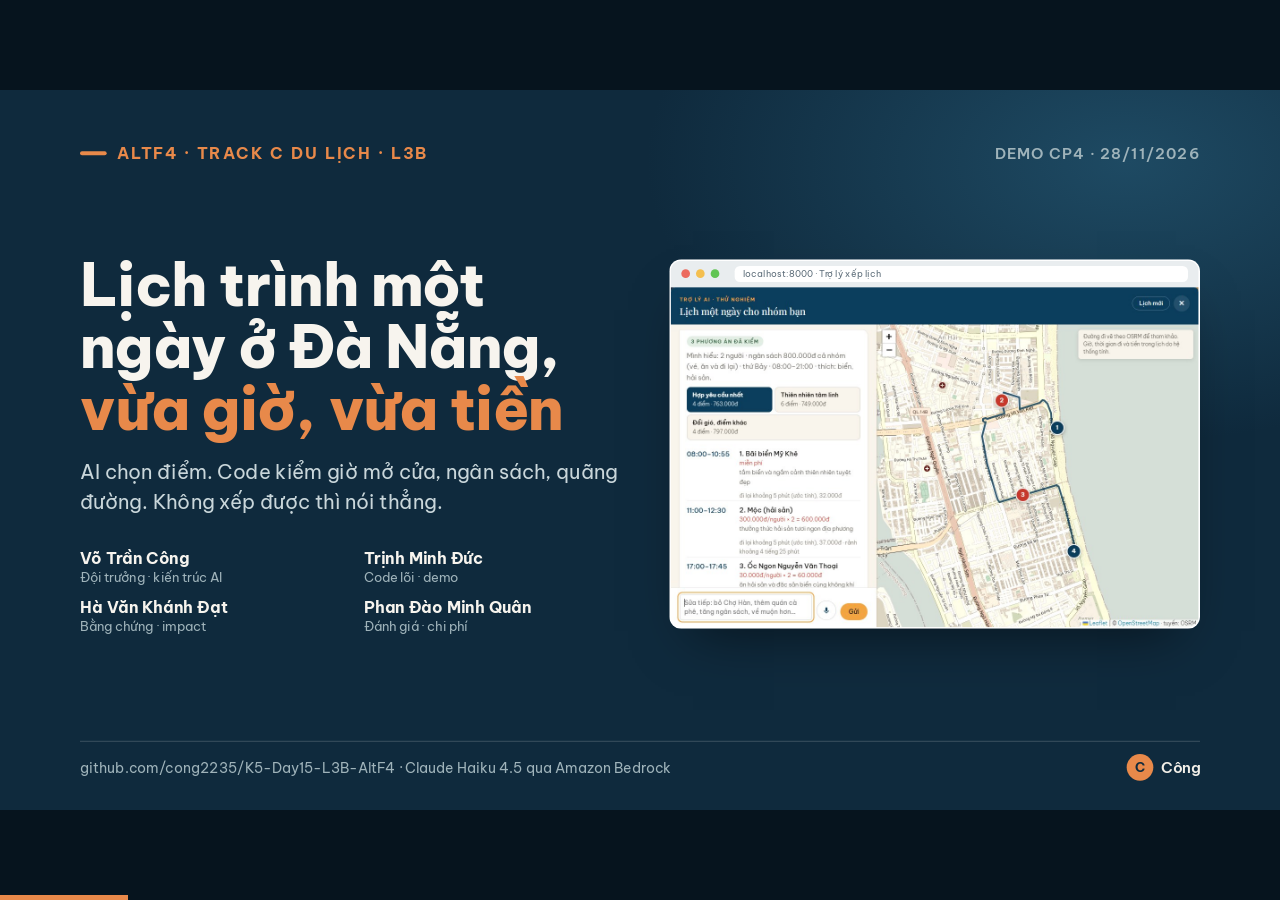
==== commit 9b1a0d83: "Slide CP4: rút gọn ý chính, thêm trang Giao diện (ảnh chụp web thật) - 10 trang, mỗi trang một thông" ====
--- a/slides/demo-slides.html
+++ b/slides/demo-slides.html
@@ -1,270 +1,546 @@
-<!doctype html><html lang="vi"><head><meta charset="utf-8"><title>AltF4 – Lịch trình 1 ngày Đà Nẵng (demo CP4)</title>
-<link rel="stylesheet" href="https://fonts.googleapis.com/css2?family=Be+Vietnam+Pro:wght@400;600;700;800&display=swap">
-<style>@page{size:1920px 1080px;margin:0}*{box-sizing:border-box;margin:0;padding:0}html,body{margin:0}
+<!doctype html>
+<html lang="vi">
+<head>
+<meta charset="utf-8">
+<meta name="viewport" content="width=device-width, initial-scale=1">
+<title>AltF4 – Lịch trình 1 ngày Đà Nẵng (demo CP4)</title>
+<link rel="preconnect" href="https://fonts.googleapis.com">
+<link rel="stylesheet" href="https://fonts.googleapis.com/css2?family=Be+Vietnam+Pro:wght@400;500;600;700;800&display=swap">
+<style>
+@page { size: 1920px 1080px; margin: 0; }
+* { box-sizing: border-box; margin: 0; padding: 0; }
 :root {
-  --navy: #0F2A3D;
-  --sand: #F7F4EE;
-  --mist: #E6F0EF;
-  --teal: #0B6B74;
-  --sun: #E8894A;
-  --ink: #0F2A3D;
-  --body: #3D5060;
-  --muted: #5E6E7A;
-  --line: #CFD8DC;
-  --warn: #9A3412;
-  --warnbg: #FDEBD8;
+  --navy: #0F2A3D; --teal: #0B6B74; --teal2: #DDEFEE; --sun: #E8894A; --sunbg: #FCEBDD;
+  --sand: #F7F4EE; --mist: #E6F0EF; --ink: #0F2A3D; --body: #3D5060; --muted: #5E6E7A; --line: #D6DEE1;
+  --ok: #1D6E49; --okbg: #DDF1E6; --warn: #9A3412; --warnbg: #FDEBD8;
 }
-body { font-family: 'Be Vietnam Pro', Arial, sans-serif; color: var(--ink); }
-section { padding: 128px 128px 160px; background: var(--sand); counter-increment: page; display: flex; flex-direction: column; }
+html, body { margin: 0; }
+body { font-family: 'Be Vietnam Pro', Arial, sans-serif; color: var(--ink); -webkit-print-color-adjust: exact; print-color-adjust: exact; }
+b { font-weight: 700; }
+
+/* ---------- khung trang ---------- */
+section { width: 1920px; height: 1080px; position: relative; overflow: hidden; padding: 80px 120px 128px; background: var(--sand); display: flex; flex-direction: column; break-after: page; page-break-after: always; }
 section.alt { background: var(--mist); }
-section.dark { background: var(--navy); color: #F2EFE8; }
-
-.eyebrow { font-size: 26px; font-weight: 700; letter-spacing: 3px; text-transform: uppercase; color: var(--teal); }
+section.dark { background: radial-gradient(1200px 700px at 88% 10%, #1E4A63 0%, transparent 60%), var(--navy); color: #F2EFE8; }
+.top { display: flex; justify-content: space-between; align-items: center; }
+.eyebrow { font-size: 24px; font-weight: 700; letter-spacing: 3px; text-transform: uppercase; color: var(--teal); display: flex; align-items: center; gap: 16px; }
+.eyebrow::before { content: ""; width: 40px; height: 6px; border-radius: 3px; background: var(--sun); }
 .dark .eyebrow { color: var(--sun); }
-h1 { font-size: 96px; font-weight: 800; line-height: 1.08; color: var(--ink); }
-.dark h1 { color: #F7F4EE; }
-h2 { font-size: 64px; font-weight: 700; line-height: 1.12; color: var(--ink); margin-top: 16px; }
+.pg { font-size: 22px; font-weight: 600; letter-spacing: 2px; color: var(--muted); }
+.dark .pg { color: #9FB3BA; }
+h2 { font-size: 62px; font-weight: 800; line-height: 1.1; margin-top: 18px; letter-spacing: -.5px; }
 .dark h2 { color: #F7F4EE; }
-h3 { font-size: 36px; font-weight: 700; line-height: 1.2; color: var(--ink); }
-.lede { font-size: 32px; line-height: 1.45; color: var(--body); margin-top: 24px; }
+h3 { font-size: 30px; font-weight: 700; line-height: 1.25; }
+.lede { font-size: 30px; line-height: 1.45; color: var(--body); margin-top: 16px; }
 .dark .lede { color: #C9D6DA; }
-.small { font-size: 24px; line-height: 1.4; color: var(--muted); }
-
-.foot { position: absolute; left: 128px; bottom: 64px; width: 1664px; display: flex; justify-content: space-between; }
-.foot p { font-size: 24px; color: var(--muted); }
-.dark .foot p { color: #9FB3BA; }
-
-.stats { display: grid; grid-template-columns: repeat(4, 1fr); gap: 32px; margin-top: 56px; }
-.stat { background: #FFFFFF; border-radius: 20px; padding: 36px 32px; border: 2px solid var(--line); }
-.stat .num { font-size: 96px; font-weight: 800; line-height: 1; color: var(--teal); }
-.stat .lbl { font-size: 28px; line-height: 1.35; color: var(--ink); margin-top: 16px; }
-.stat .src { font-size: 24px; color: var(--muted); margin-top: 14px; }
-
-.quotes { display: grid; grid-template-columns: 1fr 1fr; gap: 32px; margin-top: 40px; }
-.quote { background: var(--mist); border-left: 8px solid var(--teal); border-radius: 0 16px 16px 0; padding: 24px 32px; }
-.quote .q { font-size: 32px; font-style: italic; line-height: 1.35; color: var(--ink); }
-.quote .who { font-size: 24px; color: var(--muted); margin-top: 8px; }
-
-.two { display: grid; grid-template-columns: 1.15fr 1fr; gap: 56px; margin-top: 48px; }
-.panel { background: #FFFFFF; border-radius: 20px; padding: 40px; border: 2px solid var(--line); }
-.panel .num { font-size: 88px; font-weight: 800; line-height: 1.05; color: var(--teal); }
-.panel .lbl { font-size: 30px; line-height: 1.35; color: var(--ink); margin-top: 12px; }
-.panel .calc { font-size: 26px; line-height: 1.5; color: var(--body); margin-top: 24px; }
-
-.bars { display: flex; flex-direction: column; gap: 22px; margin-top: 8px; }
-.bar { display: flex; align-items: center; gap: 24px; }
-.bar .name { font-size: 28px; width: 560px; color: var(--ink); }
-.bar .track { flex: 1; height: 40px; background: #E3E8EA; border-radius: 8px; overflow: hidden; }
-.bar .fill { height: 40px; background: #9FB3BA; border-radius: 8px; }
-.bar .fill.hi { background: var(--teal); }
-.bar .val { font-size: 30px; font-weight: 700; width: 70px; text-align: right; color: var(--ink); }
-
-.flow { display: flex; align-items: stretch; gap: 0; margin-top: 56px; }
-.step { flex: 1; border-radius: 18px; padding: 28px 24px; background: #FFFFFF; border: 3px solid var(--line); }
-.step.ai { background: #DDEFEE; border-color: var(--teal); }
-.step h3 { font-size: 30px; }
-.step p { font-size: 24px; line-height: 1.35; color: var(--body); margin-top: 10px; }
-.flow x-shape { width: 44px; height: 26px; align-self: center; margin: 0 8px; background: var(--muted); }
-.legend { display: flex; gap: 24px; margin-top: 28px; }
-.pill { font-size: 24px; font-weight: 600; padding: 8px 20px; border-radius: 999px; }
-.pill.ai { background: #DDEFEE; color: var(--teal); }
-.pill.code { background: #FFFFFF; color: var(--body); border: 2px solid var(--line); }
-.points { margin-top: 40px; display: flex; flex-direction: column; gap: 16px; }
-.points p { font-size: 32px; line-height: 1.4; color: var(--ink); }
-
-.cases { display: grid; grid-template-columns: 1fr 1fr; gap: 40px; margin-top: 48px; }
-.case { background: #FFFFFF; border-radius: 20px; padding: 40px; border: 2px solid var(--line); }
-.case .tag { font-size: 24px; font-weight: 700; padding: 6px 18px; border-radius: 999px; background: #DDEFEE; color: var(--teal); align-self: flex-start; }
-.case .ask { font-size: 32px; line-height: 1.4; font-style: italic; color: var(--ink); margin-top: 24px; }
-.case .out { font-size: 28px; line-height: 1.4; color: var(--body); margin-top: 24px; }
-.case { display: flex; flex-direction: column; }
-
-.evalgrid { display: grid; grid-template-columns: 1fr 1.1fr; gap: 56px; margin-top: 40px; }
-.runs { display: flex; flex-direction: column; gap: 24px; }
-.run { background: #FFFFFF; border-radius: 20px; padding: 28px 36px; border: 2px solid var(--line); display: flex; align-items: center; justify-content: space-between; }
-.run .k { font-size: 28px; color: var(--muted); }
-.run .v { font-size: 72px; font-weight: 800; color: var(--teal); }
-.run .id { font-size: 24px; color: var(--muted); }
-.todo { font-size: 28px; font-weight: 700; color: var(--warn); background: var(--warnbg); padding: 6px 16px; border-radius: 10px; }
-table.m { font-size: 28px; color: var(--ink); width: 100%; }
-.errs { margin-top: 32px; font-size: 28px; line-height: 1.45; color: var(--ink); }
-
-table.c { font-size: 28px; color: var(--ink); width: 100%; margin-top: 40px; }
-.costs { display: grid; grid-template-columns: 1fr 1fr; gap: 40px; margin-top: 40px; }
-
-.verdict-row { display: flex; align-items: center; gap: 48px; margin-top: 48px; }
-.verdict { font-size: 120px; font-weight: 800; color: var(--sun); line-height: 1; }
-.checks { display: flex; flex-direction: column; gap: 28px; margin-top: 56px; }
-.check { display: flex; gap: 28px; align-items: flex-start; }
-.check x-icon { width: 48px; height: 48px; color: var(--sun); }
-.check p { font-size: 34px; line-height: 1.4; color: #F2EFE8; }
-
-.nextlist { display: flex; flex-direction: column; gap: 28px; margin-top: 48px; }
-.nx { display: flex; gap: 32px; align-items: flex-start; }
-.nx .n { font-size: 64px; font-weight: 800; color: var(--teal); width: 72px; line-height: 1; }
-.nx p { font-size: 32px; line-height: 1.45; color: var(--ink); }
-
-.cover-title { font-size: 104px; font-weight: 800; line-height: 1.05; color: #F7F4EE; margin-top: 32px; width: 1500px; }
-.cover-sub { font-size: 36px; line-height: 1.4; color: #C9D6DA; margin-top: 36px; width: 1400px; }
-.team { font-size: 28px; color: #C9D6DA; margin-top: auto; }
-.sunbar { width: 160px; height: 10px; background: var(--sun); border-radius: 5px; margin-top: 40px; }
-
-section{width:1920px;height:1080px;position:relative;overflow:hidden;page-break-after:always;break-after:page}
-</style></head><body><section id="cover" class="dark" data-transition="fade">
-<p class="eyebrow">AltF4 · Track C Du lịch · L3B</p>
-<h1 class="cover-title">Lịch trình một ngày ở Đà Nẵng, vừa giờ, vừa tiền</h1>
-<div class="sunbar"></div>
-<p class="cover-sub">AI chọn điểm và thứ tự, code kiểm giờ mở cửa, ngân sách, quãng đường. Không xếp được thì nói thẳng.</p>
-<p class="team">Võ Trần Công · Trịnh Minh Đức · Hà Văn Khánh Đạt · Phan Đào Minh Quân</p>
-
-</section>
-<section id="pain">
-<p class="eyebrow">Người dùng &amp; chỗ đau</p>
-<h2>Tự đi Đà Nẵng: 90 phút lên lịch, đến nơi vẫn đóng cửa</h2>
-<div class="stats">
-<div class="stat"><p class="num">59%</p><p class="lbl">chuyến gặp sự cố: đóng cửa, đi vòng, bỏ điểm (13/22)</p><p class="src">Khảo sát câu 8</p></div>
-<div class="stat"><p class="num">90’</p><p class="lbl">trung vị thời gian lên lịch cho một ngày</p><p class="src">Câu 6, n = 21</p></div>
-<div class="stat"><p class="num">200k</p><p class="lbl">tiêu thêm mỗi người mỗi ngày so với dự tính</p><p class="src">Câu 9, trung vị, n = 20</p></div>
-<div class="stat"><p class="num">7/15</p><p class="lbl">người đã dùng ChatGPT / AI chung gặp thông tin sai</p><p class="src">Câu 11</p></div>
+.small { font-size: 22px; line-height: 1.45; color: var(--muted); }
+.hl { color: var(--teal); }
+.dark .hl { color: var(--sun); }
+
+.foot { position: absolute; left: 120px; right: 120px; bottom: 44px; display: flex; justify-content: space-between; align-items: center; gap: 40px; border-top: 2px solid var(--line); padding-top: 18px; }
+.dark .foot { border-color: rgba(255,255,255,.14); }
+.foot .src { font-size: 21px; color: var(--muted); }
+.dark .foot .src { color: #9FB3BA; }
+.speaker { display: flex; align-items: center; gap: 12px; font-size: 22px; font-weight: 600; white-space: nowrap; }
+.speaker i { font-style: normal; width: 40px; height: 40px; border-radius: 50%; background: var(--teal); color: #fff; display: grid; place-items: center; font-size: 19px; font-weight: 700; }
+.dark .speaker i { background: var(--sun); color: var(--navy); }
+
+.card { background: #fff; border: 2px solid var(--line); border-radius: 22px; padding: 30px 34px; box-shadow: 0 14px 36px -22px rgba(15,42,61,.35); }
+.big { font-size: 120px; font-weight: 800; line-height: 1; letter-spacing: -3px; color: var(--teal); }
+.lbl { font-size: 28px; line-height: 1.35; margin-top: 14px; }
+.src-note { font-size: 20px; color: var(--muted); margin-top: 12px; }
+
+/* khung trình duyệt bọc ảnh chụp giao diện */
+.browser { border-radius: 18px; overflow: hidden; background: #fff; box-shadow: 0 40px 80px -36px rgba(0,0,0,.55); border: 2px solid rgba(15,42,61,.12); }
+.browser .chrome { height: 40px; background: #E9EDEF; display: flex; align-items: center; gap: 9px; padding: 0 16px; }
+.browser .chrome i { width: 13px; height: 13px; border-radius: 50%; background: #C6CFD3; }
+.browser .chrome i:nth-child(1) { background: #EC6A5E; } .browser .chrome i:nth-child(2) { background: #F4BF4F; } .browser .chrome i:nth-child(3) { background: #61C554; }
+.browser .chrome span { margin-left: 14px; flex: 1; height: 24px; border-radius: 8px; background: #fff; font-size: 14px; color: var(--muted); display: flex; align-items: center; padding: 0 12px; }
+.browser img { display: block; width: 100%; }
+.dark .browser { border-color: rgba(255,255,255,.1); }
+
+/* ---------- 1 · bìa ---------- */
+.cover-grid { display: grid; grid-template-columns: 820px 1fr; gap: 64px; flex: 1; align-items: center; }
+.cover-title { font-size: 88px; font-weight: 800; line-height: 1.06; color: #F7F4EE; letter-spacing: -1px; }
+.cover-title .hl { color: var(--sun); }
+.cover-sub { font-size: 30px; line-height: 1.45; color: #C9D6DA; margin-top: 28px; }
+.team { display: grid; grid-template-columns: repeat(2, 1fr); gap: 18px 32px; margin-top: 48px; }
+.member p:first-child { font-size: 24px; font-weight: 700; color: #F7F4EE; }
+.member p:last-child { font-size: 19px; color: #9FB3BA; margin-top: 2px; }
+
+/* ---------- 2 · pain ---------- */
+.trio { display: grid; grid-template-columns: repeat(3, 1fr); gap: 32px; margin-top: 40px; }
+.trio .card { padding: 36px 38px; }
+.stack { display: flex; height: 16px; border-radius: 8px; overflow: hidden; margin-top: 18px; }
+.keys { display: flex; gap: 18px; margin-top: 10px; font-size: 20px; color: var(--body); }
+.keys span { display: inline-flex; align-items: center; gap: 8px; }
+.keys i { width: 14px; height: 14px; border-radius: 4px; display: inline-block; }
+.quote-row { display: grid; grid-template-columns: 1fr 1fr; gap: 32px; margin-top: 32px; }
+.quote { background: #fff; border-left: 8px solid var(--sun); border-radius: 0 18px 18px 0; padding: 22px 30px; }
+.quote .q { font-size: 30px; font-style: italic; line-height: 1.35; }
+.quote .who { font-size: 20px; color: var(--muted); margin-top: 8px; }
+.who-line { margin-top: 24px; font-size: 26px; color: var(--body); }
+
+/* ---------- 3 · vì sao ---------- */
+.two { display: grid; grid-template-columns: 1fr 1fr; gap: 40px; margin-top: 44px; }
+.bars { display: flex; flex-direction: column; gap: 22px; margin-top: 26px; }
+.bar { display: grid; grid-template-columns: 400px 1fr 50px; gap: 18px; align-items: center; }
+.bar .name { font-size: 25px; line-height: 1.3; }
+.bar .track { height: 38px; background: #E7ECEE; border-radius: 10px; overflow: hidden; }
+.bar .fill { height: 38px; background: #A9BCC2; border-radius: 10px; }
+.bar .fill.hi { background: linear-gradient(90deg, var(--teal), #13909B); }
+.bar .val { font-size: 30px; font-weight: 800; text-align: right; }
+.calc { margin-top: 26px; font-size: 22px; line-height: 1.55; color: var(--body); background: var(--mist); border-radius: 14px; padding: 16px 20px; }
+
+/* ---------- 4 · giải pháp ---------- */
+.flow { display: flex; align-items: stretch; margin-top: 44px; }
+.step { flex: 1; border-radius: 18px; padding: 24px 22px; background: #fff; border: 3px solid var(--line); }
+.step.ai { background: var(--teal2); border-color: var(--teal); }
+.step .who { font-size: 17px; font-weight: 700; letter-spacing: 1.5px; text-transform: uppercase; color: var(--muted); }
+.step.ai .who { color: var(--teal); }
+.step h3 { font-size: 28px; margin-top: 6px; }
+.step p { font-size: 21px; line-height: 1.35; color: var(--body); margin-top: 8px; }
+.arrow { width: 44px; flex: none; display: grid; place-items: center; }
+.loop { margin-top: 12px; display: flex; justify-content: center; }
+.loop span { font-size: 21px; font-weight: 600; color: var(--warn); background: var(--sunbg); padding: 6px 18px; border-radius: 999px; }
+.keys3 { display: grid; grid-template-columns: repeat(3, 1fr); gap: 28px; margin-top: 36px; }
+.key { display: flex; gap: 18px; align-items: flex-start; }
+.key .ic { flex: none; width: 56px; height: 56px; border-radius: 16px; background: var(--teal2); display: grid; place-items: center; }
+.key h3 { font-size: 26px; }
+.key p { font-size: 22px; line-height: 1.4; color: var(--body); margin-top: 4px; }
+.vs-gpt { margin-top: 32px; display: flex; gap: 22px; align-items: center; background: var(--navy); color: #F2EFE8; border-radius: 18px; padding: 20px 28px; font-size: 23px; line-height: 1.4; }
+.vs-gpt b { color: var(--sun); }
+
+/* ---------- 5 · giao diện ---------- */
+.ui-grid { display: grid; grid-template-columns: 1010px 1fr; gap: 48px; margin-top: 30px; align-items: start; }
+.shot { position: relative; }
+.pin { position: absolute; width: 50px; height: 50px; border-radius: 50%; background: var(--sun); color: var(--navy); font-size: 24px; font-weight: 800; display: grid; place-items: center; transform: translate(-50%, -50%); box-shadow: 0 0 0 6px rgba(232,137,74,.3), 0 8px 18px rgba(0,0,0,.25); }
+.notes { display: flex; flex-direction: column; gap: 22px; }
+.note { display: grid; grid-template-columns: 50px 1fr; gap: 18px; align-items: start; }
+.note .n { width: 50px; height: 50px; border-radius: 50%; background: var(--sun); color: var(--navy); font-size: 24px; font-weight: 800; display: grid; place-items: center; }
+.note h3 { font-size: 26px; }
+.note p { font-size: 21px; line-height: 1.4; color: var(--body); margin-top: 4px; }
+
+/* ---------- 6 · demo ---------- */
+.demo-grid { display: grid; grid-template-columns: 410px 1fr; gap: 56px; margin-top: 30px; align-items: start; }
+.script { display: flex; flex-direction: column; gap: 18px; }
+.sc { display: grid; grid-template-columns: 64px 1fr; gap: 20px; align-items: start; background: #fff; border: 2px solid var(--line); border-radius: 18px; padding: 20px 24px; }
+.sc .n { font-size: 44px; font-weight: 800; color: var(--teal); line-height: 1; }
+.sc h3 { font-size: 25px; }
+.sc p { font-size: 21px; line-height: 1.4; color: var(--body); margin-top: 6px; }
+.sc .ask { font-style: italic; color: var(--ink); }
+.sc.judge { background: var(--navy); border-color: var(--navy); }
+.sc.judge .n { color: var(--sun); }
+.sc.judge h3 { color: #F7F4EE; }
+.sc.judge p { color: #C9D6DA; }
+
+/* ---------- 7 · đánh giá ---------- */
+.eval-grid { display: grid; grid-template-columns: 560px 1fr; gap: 40px; margin-top: 40px; }
+.runs { display: flex; flex-direction: column; gap: 16px; margin-top: 22px; }
+.run { display: grid; grid-template-columns: 120px 1fr 60px; gap: 16px; align-items: center; }
+.run p { font-size: 22px; }
+.run .trk { height: 34px; background: #E7ECEE; border-radius: 9px; overflow: hidden; }
+.run .trk div { height: 34px; border-radius: 9px; }
+.run .v { font-size: 28px; font-weight: 800; text-align: right; }
+.metrics { display: grid; grid-template-columns: 1fr 1fr; gap: 20px; }
+.metric { background: #fff; border: 2px solid var(--line); border-radius: 18px; padding: 20px 24px; display: flex; justify-content: space-between; align-items: center; gap: 16px; }
+.metric p { font-size: 23px; line-height: 1.3; }
+.metric small { display: block; font-size: 18px; color: var(--muted); margin-top: 4px; }
+.metric .v { font-size: 38px; font-weight: 800; color: var(--teal); white-space: nowrap; display: flex; align-items: center; gap: 10px; }
+.ck { display: inline-flex; width: 34px; height: 34px; border-radius: 50%; background: var(--okbg); color: var(--ok); align-items: center; justify-content: center; font-weight: 800; font-size: 20px; }
+.fixrow { display: grid; grid-template-columns: 1fr 1fr; gap: 20px; margin-top: 20px; }
+.fixrow .card { padding: 20px 26px; }
+.fixrow h3 { font-size: 19px; letter-spacing: 1.5px; text-transform: uppercase; }
+.fixrow p { font-size: 22px; line-height: 1.4; color: var(--body); margin-top: 8px; }
+
+/* ---------- 8 · chi phí ---------- */
+.cost-grid { display: grid; grid-template-columns: 1fr 1.15fr; gap: 40px; margin-top: 40px; }
+.hero-cost { background: var(--navy); color: #F2EFE8; border-radius: 22px; padding: 40px 44px; }
+.hero-cost .big { color: var(--sun); font-size: 132px; }
+.hero-cost .src-note { color: #9FB3BA; }
+.models { display: flex; flex-direction: column; gap: 4px; margin-top: 30px; }
+.models div { display: flex; justify-content: space-between; font-size: 24px; padding: 12px 0; border-top: 2px solid rgba(255,255,255,.1); color: #C9D6DA; }
+.models div b { color: #F7F4EE; }
+.cmp-bars .row { margin-top: 26px; }
+.cmp-bars .row .t { display: flex; justify-content: space-between; align-items: baseline; font-size: 24px; }
+.cmp-bars .row .t > b { font-size: 30px; }
+.cmp-bars .trk { height: 40px; border-radius: 10px; background: #E7ECEE; overflow: hidden; margin-top: 10px; }
+.cmp-bars .trk div { height: 40px; border-radius: 10px; }
+.month { display: grid; grid-template-columns: repeat(3, 1fr); gap: 16px; margin-top: 30px; }
+.month div { background: var(--mist); border-radius: 14px; padding: 14px 18px; }
+.month p:first-child { font-size: 18px; color: var(--muted); font-weight: 600; }
+.month p:last-child { font-size: 30px; font-weight: 800; margin-top: 4px; }
+
+/* ---------- 9 · kết luận ---------- */
+.verdict-row { display: flex; align-items: center; gap: 56px; margin-top: 56px; }
+.verdict { font-size: 168px; font-weight: 800; color: var(--sun); line-height: .9; letter-spacing: -4px; }
+.vgrid { display: grid; grid-template-columns: repeat(3, 1fr); gap: 28px; margin-top: 64px; }
+.vcard { background: rgba(255,255,255,.06); border: 2px solid rgba(255,255,255,.12); border-radius: 22px; padding: 34px; }
+.vcard .k { font-size: 20px; font-weight: 700; letter-spacing: 2px; text-transform: uppercase; color: var(--sun); display: flex; gap: 10px; align-items: center; }
+.vcard .n { font-size: 72px; font-weight: 800; color: #F7F4EE; margin-top: 14px; line-height: 1.05; }
+.vcard p { font-size: 22px; line-height: 1.45; color: #C9D6DA; margin-top: 12px; }
+.cond { margin-top: 44px; display: flex; gap: 22px; align-items: center; border: 2px dashed rgba(232,137,74,.6); border-radius: 18px; padding: 20px 28px; font-size: 24px; line-height: 1.4; color: #F2EFE8; }
+
+/* ---------- 10 · tuần tới ---------- */
+.nextlist { display: grid; grid-template-columns: repeat(3, 1fr); gap: 28px; margin-top: 48px; }
+.nx { display: flex; flex-direction: column; gap: 14px; }
+.nx .n { font-size: 72px; font-weight: 800; color: var(--teal); line-height: 1; }
+.nx h3 { font-size: 32px; }
+.nx p { font-size: 24px; line-height: 1.45; color: var(--body); }
+.nx .measure { margin-top: auto; padding-top: 16px; border-top: 2px solid #EBEFF0; font-size: 21px; }
+.nx .measure b { color: var(--teal); }
+.thanks { margin-top: auto; display: flex; justify-content: space-between; align-items: center; background: var(--navy); color: #F2EFE8; border-radius: 20px; padding: 24px 32px; }
+.thanks p { font-size: 28px; font-weight: 700; }
+.thanks span { font-size: 22px; color: #9FB3BA; }
+
+/* ---------- chế độ trình chiếu (chỉ trên màn hình) ---------- */
+@media screen {
+  html, body { height: 100%; overflow: hidden; background: #06141E; }
+  section { position: absolute; left: 50%; top: 50%; transform: translate(-50%, -50%) scale(var(--s, 1)); opacity: 0; visibility: hidden; }
+  body.anim section { transition: opacity .35s ease, visibility .35s; }
+  section.on { opacity: 1; visibility: visible; }
+  body.anim section.on .rise { animation: rise .55s cubic-bezier(.2,.7,.2,1) both; }
+  body.anim section.on .rise:nth-child(2) { animation-delay: .07s; }
+  body.anim section.on .rise:nth-child(3) { animation-delay: .14s; }
+  body.anim section.on .rise:nth-child(4) { animation-delay: .21s; }
+  body.anim section.on .pin { animation: pop .4s .5s cubic-bezier(.2,.9,.3,1.4) both; }
+  @keyframes rise { from { opacity: 0; transform: translateY(18px); } to { opacity: 1; transform: none; } }
+  @keyframes pop { from { opacity: 0; transform: translate(-50%, -50%) scale(.3); } to { opacity: 1; transform: translate(-50%, -50%) scale(1); } }
+  .hud { position: fixed; left: 0; right: 0; bottom: 0; z-index: 10; }
+  .hud .prog { height: 5px; background: var(--sun); width: 0; transition: width .35s ease; }
+  .hud .ctl { position: fixed; right: 18px; bottom: 16px; display: flex; gap: 8px; align-items: center; opacity: 0; pointer-events: none; transition: opacity .25s; }
+  body.mouse .hud .ctl, .hud .ctl:hover, .hud .ctl:focus-within { opacity: 1; pointer-events: auto; }
+  .hud button { width: 40px; height: 40px; border-radius: 10px; border: 0; background: rgba(15,42,61,.85); color: #fff; font: 700 18px 'Be Vietnam Pro', Arial, sans-serif; cursor: pointer; }
+  .hud button:focus-visible { outline: 3px solid var(--sun); outline-offset: 2px; }
+  .hud .cnt { font: 600 15px 'Be Vietnam Pro', Arial, sans-serif; color: #fff; background: rgba(15,42,61,.85); padding: 9px 12px; border-radius: 10px; min-width: 70px; text-align: center; }
+}
+section.center > h2 + * { margin-top: auto !important; }
+section.center > :nth-last-child(2) { margin-bottom: auto; }
+@media print { .hud { display: none; } section { position: relative; } }
+@media (prefers-reduced-motion: reduce) {
+  body.anim section, body.anim section.on .rise, body.anim section.on .pin { transition: none !important; animation: none !important; }
+}
+</style>
+</head>
+<body>
+
+<!-- 1 · BÌA -->
+<section id="cover" class="dark">
+  <div class="top"><p class="eyebrow">AltF4 · Track C Du lịch · L3B</p><p class="pg">DEMO CP4 · 28/11/2026</p></div>
+  <div class="cover-grid">
+    <div>
+      <h1 class="cover-title rise">Lịch trình một ngày ở Đà Nẵng, <span class="hl">vừa giờ, vừa tiền</span></h1>
+      <p class="cover-sub rise">AI chọn điểm. Code kiểm giờ mở cửa, ngân sách, quãng đường. Không xếp được thì nói thẳng.</p>
+      <div class="team rise">
+        <div class="member"><p>Võ Trần Công</p><p>Đội trưởng · kiến trúc AI</p></div>
+        <div class="member"><p>Trịnh Minh Đức</p><p>Code lõi · demo</p></div>
+        <div class="member"><p>Hà Văn Khánh Đạt</p><p>Bằng chứng · impact</p></div>
+        <div class="member"><p>Phan Đào Minh Quân</p><p>Đánh giá · chi phí</p></div>
+      </div>
+    </div>
+    <div class="browser rise">
+      <div class="chrome"><i></i><i></i><i></i><span>localhost:8000 · Trợ lý xếp lịch</span></div>
+      <img src="img/ui-t01.jpg" alt="Giao diện trợ lý xếp lịch: 3 phương án đã kiểm và bản đồ tuyến đường">
+    </div>
+  </div>
+  <div class="foot"><p class="src">github.com/cong2235/K5-Day15-L3B-AltF4 · Claude Haiku 4.5 qua Amazon Bedrock</p><p class="speaker"><i>C</i>Công</p></div>
+</section>
+
+<!-- 2 · PAIN -->
+<section id="pain" class="center">
+  <div class="top"><p class="eyebrow">Người dùng &amp; chỗ đau</p><p class="pg">02 / 10</p></div>
+  <h2>Tự đi Đà Nẵng: 90 phút lên lịch, đến nơi vẫn đóng cửa</h2>
+  <p class="who-line"><b>Người dùng:</b> người lên lịch trong nhóm bạn trẻ 2–4 người, lần đầu tự đi Đà Nẵng.</p>
+  <div class="trio">
+    <div class="card rise">
+      <p class="big">59%</p>
+      <p class="lbl">chuyến gặp sự cố giờ hoặc quãng đường <span class="small">(13/22)</span></p>
+      <div class="stack"><div style="width:41.2%;background:var(--teal)"></div><div style="width:47%;background:#5FA8AE"></div><div style="width:11.8%;background:var(--sun)"></div></div>
+      <div class="keys"><span><i style="background:var(--teal)"></i>đóng cửa 7</span><span><i style="background:#5FA8AE"></i>đi vòng 8</span><span><i style="background:var(--sun)"></i>bỏ điểm 2</span></div>
+    </div>
+    <div class="card rise">
+      <p class="big">90’</p>
+      <p class="lbl">trung vị thời gian lên lịch cho một ngày</p>
+      <p class="src-note">Câu 6 · n = 21</p>
+    </div>
+    <div class="card rise">
+      <p class="big">7/15</p>
+      <p class="lbl">người dùng AI chung gặp giờ, giá hoặc địa điểm sai</p>
+      <p class="src-note">Câu 11</p>
+    </div>
+  </div>
+  <div class="quote-row">
+    <div class="quote rise"><p class="q">“Chỗ đi chơi quá xa, phải sắp xếp lại lịch”</p><p class="who">Phiếu khảo sát 22</p></div>
+    <div class="quote rise"><p class="q">“tiền đi chơi quá đắt , phải xin thêm”</p><p class="who">Phiếu khảo sát 21</p></div>
+  </div>
+  <div class="foot"><p class="src">Khảo sát qua Zalo 27–28/11/2026 · 26 phiếu, lọc còn n = 22 · evidence/summary.md</p><p class="speaker"><i>Đ</i>Đạt</p></div>
+</section>
+
+<!-- 3 · VÌ SAO CHỌN -->
+<section id="impact" class="alt center">
+  <div class="top"><p class="eyebrow">Vì sao chọn bài này</p><p class="pg">03 / 10</p></div>
+  <h2>Phần mất công nhất là xếp lịch, không phải tìm chỗ</h2>
+  <div class="two">
+    <div class="card rise">
+      <h3>Phần nào mất công nhất? <span class="small">· câu 10, n = 22</span></h3>
+      <div class="bars">
+        <div class="bar"><p class="name"><b>Tính thứ tự + ước tiền + kiểm giờ</b></p><div class="track"><div class="fill hi" style="width:100%"></div></div><p class="val hl">10</p></div>
+        <div class="bar"><p class="name">Tìm chỗ đáng đi, quán đáng ăn</p><div class="track"><div class="fill" style="width:60%"></div></div><p class="val">6</p></div>
+        <div class="bar"><p class="name">Thống nhất ý kiến cả nhóm</p><div class="track"><div class="fill" style="width:40%"></div></div><p class="val">4</p></div>
+        <div class="bar"><p class="name">Không biết nguồn nào đáng tin</p><div class="track"><div class="fill" style="width:20%"></div></div><p class="val">2</p></div>
+      </div>
+      <p class="small" style="margin-top:26px"><b>Đã loại:</b> gợi ý quán đặc sản (khó đo) · xếp lại khi mưa (thiếu dữ liệu thời tiết).</p>
+    </div>
+    <div class="card rise">
+      <h3>Impact mỗi tháng ở Đà Nẵng</h3>
+      <div style="display:grid;grid-template-columns:1fr 1fr;gap:20px;margin-top:26px">
+        <div><p class="big" style="font-size:84px;white-space:nowrap">129.000</p><p class="lbl">giờ lên lịch</p></div>
+        <div><p class="big" style="font-size:84px;white-space:nowrap;color:var(--sun)">51.000</p><p class="lbl">chuyến gặp sự cố</p></div>
+      </div>
+      <p class="calc">≈ 86.000 chuyến tự đi / tháng <span class="small">(860.000 lượt khách nội địa × 10%, tự ước tính)</span><br>× 90 phút lên lịch · × 59% gặp sự cố</p>
+    </div>
+  </div>
+  <div class="foot"><p class="src">spec.md §2 · lượt khách: Cục Thống kê Đà Nẵng qua baovanhoa.vn</p><p class="speaker"><i>Đ</i>Đạt</p></div>
+</section>
+
+<!-- 4 · GIẢI PHÁP -->
+<section id="solution" class="center">
+  <div class="top"><p class="eyebrow">Giải pháp</p><p class="pg">04 / 10</p></div>
+  <h2>AI chọn điểm, code kiểm giờ, tiền, quãng đường</h2>
+  <div class="flow rise">
+    <div class="step ai"><p class="who">AI</p><h3>Hiểu yêu cầu</h3><p>Câu tự do → ngân sách, số người, giờ, sở thích</p></div>
+    <div class="arrow"><svg width="30" height="24" viewBox="0 0 30 24"><path d="M2 12h22M17 4l9 8-9 8" fill="none" stroke="#5E6E7A" stroke-width="3" stroke-linecap="round" stroke-linejoin="round"/></svg></div>
+    <div class="step"><p class="who">Code</p><h3>Lọc ứng viên</h3><p>34 điểm có nguồn, giờ mở, giá</p></div>
+    <div class="arrow"><svg width="30" height="24" viewBox="0 0 30 24"><path d="M2 12h22M17 4l9 8-9 8" fill="none" stroke="#5E6E7A" stroke-width="3" stroke-linecap="round" stroke-linejoin="round"/></svg></div>
+    <div class="step ai"><p class="who">AI</p><h3>Đề xuất</h3><p>Chỉ chọn điểm và thứ tự</p></div>
+    <div class="arrow"><svg width="30" height="24" viewBox="0 0 30 24"><path d="M2 12h22M17 4l9 8-9 8" fill="none" stroke="#5E6E7A" stroke-width="3" stroke-linecap="round" stroke-linejoin="round"/></svg></div>
+    <div class="step"><p class="who">Code</p><h3>Kiểm lịch</h3><p>Đóng cửa, trễ giờ, vượt tiền, thiếu bữa</p></div>
+    <div class="arrow"><svg width="30" height="24" viewBox="0 0 30 24"><path d="M2 12h22M17 4l9 8-9 8" fill="none" stroke="#5E6E7A" stroke-width="3" stroke-linecap="round" stroke-linejoin="round"/></svg></div>
+    <div class="step ai"><p class="who">AI</p><h3>Sửa lịch</h3><p>Theo đúng lỗi code chỉ ra</p></div>
+    <div class="arrow"><svg width="30" height="24" viewBox="0 0 30 24"><path d="M2 12h22M17 4l9 8-9 8" fill="none" stroke="#5E6E7A" stroke-width="3" stroke-linecap="round" stroke-linejoin="round"/></svg></div>
+    <div class="step"><p class="who">Code</p><h3>Kết quả</h3><p>Lịch + tổng tiền, hoặc “không xếp được” + cách nới</p></div>
+  </div>
+  <div class="loop"><span>↺ Kiểm → sửa tối đa 3 vòng</span></div>
+  <div class="keys3">
+    <div class="key rise"><div class="ic"><svg width="30" height="30" viewBox="0 0 24 24" fill="none" stroke="#0B6B74" stroke-width="2.4" stroke-linecap="round" stroke-linejoin="round"><polyline points="20 6 9 17 4 12"/></svg></div><div><h3>Số do code tính</h3><p>Tiền, giờ, quãng đường không do model viết.</p></div></div>
+    <div class="key rise"><div class="ic"><svg width="30" height="30" viewBox="0 0 24 24" fill="none" stroke="#0B6B74" stroke-width="2.4" stroke-linecap="round" stroke-linejoin="round"><circle cx="12" cy="12" r="9"/><line x1="8" y1="12" x2="16" y2="12"/></svg></div><div><h3>Nói thẳng khi không được</h3><p>Kèm cách nới mà code đã kiểm.</p></div></div>
+    <div class="key rise"><div class="ic"><svg width="30" height="30" viewBox="0 0 24 24" fill="none" stroke="#0B6B74" stroke-width="2.4" stroke-linecap="round" stroke-linejoin="round"><path d="M12 3l8 4v5c0 5-3.5 8-8 9-4.5-1-8-4-8-9V7z"/></svg></div><div><h3>AI gợi ý, người quyết</h3><p>Không đặt vé, không thanh toán.</p></div></div>
+  </div>
+  <div class="vs-gpt rise">
+    <svg width="36" height="36" viewBox="0 0 24 24" fill="none" stroke="#E8894A" stroke-width="2.4" stroke-linecap="round" stroke-linejoin="round" style="flex:none"><circle cx="12" cy="12" r="9"/><line x1="12" y1="8" x2="12" y2="12.5"/><circle cx="12" cy="16.3" r=".6" fill="#E8894A"/></svg>
+    <p><b>Khác ChatGPT:</b> thử 4 câu, cả 4 bảng chi của ChatGPT cộng vừa khít ngân sách nhờ một dòng “dự phòng”. Lịch của nhóm có số lần ngược được về dữ liệu.</p>
+  </div>
+  <div class="foot"><p class="src">spec.md §3, §4 · docs/design.md · docs/so-sanh-chatgpt.md</p><p class="speaker"><i>C</i>Công</p></div>
+</section>
+
+<!-- 5 · GIAO DIỆN -->
+<section id="ui" class="alt">
+  <div class="top"><p class="eyebrow">Giao diện</p><p class="pg">05 / 10</p></div>
+  <h2>Gõ một câu, nhận 2–3 lịch đã kiểm và đường đi</h2>
+  <div class="ui-grid">
+    <div class="shot rise">
+      <div class="browser">
+        <div class="chrome"><i></i><i></i><i></i><span>localhost:8000 · Trợ lý xếp lịch</span></div>
+        <img src="img/ui-t01.jpg" alt="Trợ lý xếp lịch trả lời câu T01: 3 phương án đã kiểm, lịch từng giờ và bản đồ">
+      </div>
+      <span class="pin" style="left:41%;top:38%">1</span>
+      <span class="pin" style="left:1.5%;top:62%">2</span>
+      <span class="pin" style="left:88%;top:60%">3</span>
+      <span class="pin" style="left:31%;top:93%">4</span>
+    </div>
+    <div class="notes">
+      <div class="note rise"><span class="n">1</span><div><h3>2–3 phương án đã kiểm</h3><p>Mỗi phương án ghi số điểm và tổng tiền, tất cả đều đã qua bước kiểm.</p></div></div>
+      <div class="note rise"><span class="n">2</span><div><h3>Lịch từng giờ</h3><p>Giá vé × số người, tiền và phút đi lại, lý do chọn từng điểm.</p></div></div>
+      <div class="note rise"><span class="n">3</span><div><h3>Bản đồ tuyến đường</h3><p>Đánh số theo thứ tự đi, đổi theo phương án đang chọn.</p></div></div>
+      <div class="note rise"><span class="n">4</span><div><h3>Sửa bằng lời</h3><p>Gõ hoặc nói: “bỏ Chợ Hàn”, “tăng ngân sách lên 1 triệu”.</p></div></div>
+    </div>
+  </div>
+  <div class="foot"><p class="src">Ảnh chụp web/ chạy thật với Claude Haiku 4.5, câu T01 · python web/server.py</p><p class="speaker"><i>Đ</i>Đức</p></div>
+</section>
+
+<!-- 6 · DEMO -->
+<section id="demo">
+  <div class="top"><p class="eyebrow">Demo live</p><p class="pg">06 / 10</p></div>
+  <h2>Một ca thường, một ca không xếp được</h2>
+  <div class="demo-grid">
+    <div class="browser rise" style="width:410px">
+      <div class="chrome"><i></i><i></i><i></i><span>Ca khó · K01</span></div>
+      <img src="img/ui-k01.jpg" alt="Trợ lý trả lời câu K01: chưa xếp được, nêu lý do và cách nới đã kiểm">
+    </div>
+    <div class="script">
+      <div class="sc rise"><p class="n">1</p><div><h3>Ca thường · T01</h3><p class="ask">“2 người, 800k cả nhóm, thứ Bảy 8h–21h, thích biển với hải sản.”</p><p>→ 3 phương án, lịch chính 763.000đ gồm cả đi lại.</p></div></div>
+      <div class="sc rise"><p class="n">2</p><div><h3>Sửa tiếp bằng lời</h3><p class="ask">“bỏ Chợ Hàn”, “về muộn hơn tới 22h”</p><p>→ lịch được sửa và kiểm lại, điểm đã bỏ không quay lại.</p></div></div>
+      <div class="sc rise"><p class="n">3</p><div><h3>Ca khó · K01 (ảnh bên trái)</h3><p class="ask">“3 người, tổng 300k, muốn đi cả Bà Nà Hills và Hội An.”</p><p>→ “Chưa xếp được”: vé đã vượt 300k, kèm cách nới đã kiểm.</p></div></div>
+      <div class="sc judge rise"><p class="n">?</p><div><h3>Mời ban giám khảo gõ một câu bất kỳ</h3><p>Mất mạng hoặc API quá 30 giây → bật video dự phòng (link trong README).</p></div></div>
+    </div>
+  </div>
+  <div class="foot"><p class="src">eval/benchmark.csv (T01, K01) · eval/run-3.csv</p><p class="speaker"><i>Đ</i>Đức</p></div>
+</section>
+
+<!-- 7 · ĐÁNH GIÁ -->
+<section id="eval" class="alt center">
+  <div class="top"><p class="eyebrow">Đánh giá thế nào</p><p class="pg">07 / 10</p></div>
+  <h2>30 câu thử chấm bằng code: 27 → 28/30</h2>
+  <div class="eval-grid">
+    <div class="card rise">
+      <h3>Ba lượt, cùng model và grader</h3>
+      <div class="runs">
+        <div class="run"><p>Lượt 1</p><div class="trk"><div style="width:90%;background:#5FA8AE"></div></div><p class="v">27</p></div>
+        <div class="run"><p style="color:var(--warn)">Run-2</p><div class="trk"><div style="width:86.7%;background:#E9B58F"></div></div><p class="v" style="color:var(--warn)">26</p></div>
+        <div class="run"><p><b>Lượt 2</b></p><div class="trk"><div style="width:93.3%;background:var(--teal)"></div></div><p class="v hl">28</p></div>
+      </div>
+      <p class="small" style="margin-top:22px">Bộ câu: 6 thường · 18 khó · 6 từ chối, 11/30 từ người dùng hoặc dữ kiện thật. Run-2 tụt vẫn ghi lại.</p>
+    </div>
+    <div>
+      <div class="metrics">
+        <div class="metric rise"><p>Không vi phạm ràng buộc<small>cần ≥ 17/19</small></p><p class="v">19/19<span class="ck">✓</span></p></div>
+        <div class="metric rise"><p>Không bịa địa điểm<small>cần 30/30</small></p><p class="v">30/30<span class="ck">✓</span></p></div>
+        <div class="metric rise"><p>Xử lý bất khả thi<small>cần 3/3</small></p><p class="v">3/3<span class="ck">✓</span></p></div>
+        <div class="metric rise"><p>Từ chối đúng<small>cần 6/6</small></p><p class="v">6/6<span class="ck">✓</span></p></div>
+      </div>
+      <div class="fixrow">
+        <div class="card rise"><h3 class="hl">Đã sửa</h3><p><b>K18:</b> quán chỉ mở sáng làm cả lịch “không xếp được” → giờ đổi quán, giữ lịch.</p></div>
+        <div class="card rise"><h3 style="color:var(--warn)">Còn trượt</h3><p><b>T05</b> lỡ giờ phun lửa cầu Rồng · <b>K09</b> bỏ vế “yên tĩnh”.</p></div>
+      </div>
+    </div>
+  </div>
+  <div class="foot"><p class="src">eval/report.md · run-1@20261128-000747 · run-3@20261128-124115 · eval/metric_spec.yaml</p><p class="speaker"><i>Q</i>Quân</p></div>
+</section>
+
+<!-- 8 · CHI PHÍ -->
+<section id="cost" class="center">
+  <div class="top"><p class="eyebrow">Chi phí khi dùng thật</p><p class="pg">08 / 10</p></div>
+  <h2>≈ 1.231 ₫ cho mỗi lịch dùng được</h2>
+  <div class="cost-grid">
+    <div class="hero-cost rise">
+      <p class="small" style="color:#9FB3BA;font-weight:600;letter-spacing:1px;text-transform:uppercase">Mỗi task thành công · Haiku 4.5</p>
+      <p class="big" style="margin-top:12px">1.231 ₫</p>
+      <p class="src-note">= 1.149 ₫ / phiên ÷ 93% tỉ lệ đạt (run-3) · 50 phiên mô phỏng</p>
+      <div class="models">
+        <div><span>Haiku 5.5 (rẻ hơn)</span><b>123 ₫</b></div>
+        <div><span>Sonnet 4.6 (lớn hơn)</span><b>3.692 ₫</b></div>
+      </div>
+    </div>
+    <div class="card cmp-bars rise">
+      <h3>Mỗi người mỗi tháng (kịch bản cơ sở)</h3>
+      <div class="row"><div class="t"><span>Giá trị 90 phút tự lên lịch <span class="small">· 25.000 ₫/giờ, tự ước tính</span></span><b>37.500 ₫</b></div><div class="trk"><div style="width:100%;background:#A9BCC2"></div></div></div>
+      <div class="row"><div class="t"><span><b>Chi phí model</b> Haiku 4.5</span><b style="color:var(--warn)">1.435 ₫ ≈ 4%</b></div><div class="trk"><div style="width:3.8%;background:var(--sun)"></div></div></div>
+      <div class="month">
+        <div><p>1.400 người / tháng</p><p>2,0 tr ₫</p></div>
+        <div><p>2.800 người · cơ sở</p><p>4,0 tr ₫</p></div>
+        <div><p>8.500 người / tháng</p><p>12,2 tr ₫</p></div>
+      </div>
+    </div>
+  </div>
+  <div class="foot"><p class="src">cost/simulate-2-summary.md · cost/cost-estimate.md · 26.000 ₫/USD (tự ước tính) · chưa tính hosting</p><p class="speaker"><i>Q</i>Quân</p></div>
+</section>
+
+<!-- 9 · KẾT LUẬN -->
+<section id="verdict" class="dark">
+  <div class="top"><p class="eyebrow">Kết luận</p><p class="pg">09 / 10</p></div>
+  <div class="verdict-row">
+    <p class="verdict rise">GO</p>
+    <div class="rise">
+      <h2 style="margin-top:0;font-size:52px">Lượt 2 đạt chuẩn cả 4 metric</h2>
+      <p class="lede" style="margin-top:10px">Pain có thật, đo được, đáng tiền.</p>
+    </div>
+  </div>
+  <div class="vgrid">
+    <div class="vcard rise"><p class="k"><svg width="24" height="24" viewBox="0 0 24 24" fill="none" stroke="#E8894A" stroke-width="3" stroke-linecap="round" stroke-linejoin="round"><polyline points="20 6 9 17 4 12"/></svg>Pain có thật</p><p class="n">59% · 90’</p><p>chuyến gặp sự cố · phút lên lịch một ngày</p></div>
+    <div class="vcard rise"><p class="k"><svg width="24" height="24" viewBox="0 0 24 24" fill="none" stroke="#E8894A" stroke-width="3" stroke-linecap="round" stroke-linejoin="round"><polyline points="20 6 9 17 4 12"/></svg>Đo được</p><p class="n">28/30</p><p>4/4 metric đạt; 30/30 không bịa địa điểm</p></div>
+    <div class="vcard rise"><p class="k"><svg width="24" height="24" viewBox="0 0 24 24" fill="none" stroke="#E8894A" stroke-width="3" stroke-linecap="round" stroke-linejoin="round"><polyline points="20 6 9 17 4 12"/></svg>Đáng tiền</p><p class="n">≈ 1.231 ₫</p><p>mỗi lịch dùng được, ≈ 4% giá trị thời gian lên lịch</p></div>
+  </div>
+  <div class="cond rise">
+    <svg width="36" height="36" viewBox="0 0 24 24" fill="none" stroke="#E8894A" stroke-width="2.4" stroke-linecap="round" stroke-linejoin="round" style="flex:none"><circle cx="12" cy="12" r="9"/><line x1="12" y1="8" x2="12" y2="12.5"/><circle cx="12" cy="16.3" r=".6" fill="#E8894A"/></svg>
+    <p><b style="color:var(--sun)">Còn phải chứng minh:</b> công cụ có thật sự rút ngắn 90 phút lên lịch không — chưa có người dùng thử bấm giờ.</p>
+  </div>
+  <div class="foot"><p class="src">Số dẫn từ trang 02, 07, 08 · validation/log.md</p><p class="speaker"><i>C</i>Công</p></div>
+</section>
+
+<!-- 10 · TUẦN TỚI -->
+<section id="next">
+  <div class="top"><p class="eyebrow">Nếu có thêm 1 tuần</p><p class="pg">10 / 10</p></div>
+  <h2>Ba việc tiếp theo</h2>
+  <div class="nextlist">
+    <div class="card nx rise"><p class="n">1</p><h3>Sửa 2 câu còn trượt</h3><p>T05: đưa giờ phun lửa cầu Rồng vào bước xếp giờ. K09: nói rõ đánh đổi khi sở thích mâu thuẫn.</p><p class="measure">Đo: <b>30/30</b>, mỗi câu chạy ≥ 3 lần</p></div>
+    <div class="card nx rise"><p class="n">2</p><h3>Thêm dữ liệu</h3><p>Giờ lái xe ban ngày tới Bà Nà, Hội An; thêm quán hải sản và quán tối ở Hội An.</p><p class="measure">Đo: thêm câu thử từ <b>người dùng thật</b></p></div>
+    <div class="card nx rise"><p class="n">3</p><h3>Cho người thật dùng thử</h3><p>5–10 nhóm bạn dùng trước chuyến đi thật, bấm giờ từ lúc gõ tới lúc chốt lịch.</p><p class="measure">Đo: <b>số phút</b> so với 90 phút</p></div>
+  </div>
+  <div class="thanks rise"><p>Cảm ơn ban giám khảo — mời đặt câu hỏi</p><span>github.com/cong2235/K5-Day15-L3B-AltF4</span></div>
+  <div class="foot"><p class="src">eval/report.md mục 4 · validation/log.md</p><p class="speaker"><i>C</i>Công</p></div>
+</section>
+
+<div class="hud">
+  <div class="prog"></div>
+  <div class="ctl">
+    <button type="button" data-go="-1" aria-label="Trang trước">‹</button>
+    <span class="cnt">1 / 10</span>
+    <button type="button" data-go="1" aria-label="Trang sau">›</button>
+    <button type="button" data-fs aria-label="Toàn màn hình">⤢</button>
+  </div>
 </div>
-<div class="quotes">
-<div class="quote"><p class="q">“Chỗ đi chơi quá xa, phải sắp xếp lại lịch”</p><p class="who">Phiếu khảo sát 22</p></div>
-<div class="quote"><p class="q">“tiền đi chơi quá đắt , phải xin thêm”</p><p class="who">Phiếu khảo sát 21</p></div>
-</div>
-<div class="foot"><p>Khảo sát 26 phiếu qua Zalo, 27–28/11/2026, lọc còn n = 22 · evidence/summary.md</p><p>Đạt</p></div>
-
-</section>
-<section id="impact" class="alt">
-<p class="eyebrow">Vì sao chọn bài này</p>
-<h2>Phần mất công nhất là xếp lịch, không phải tìm chỗ</h2>
-<div class="two">
-<div>
-<p class="small">Câu 10: phần nào mất công nhất khi lên lịch (n = 22)</p>
-<div class="bars" style="margin-top:24px">
-<div class="bar"><p class="name">Tính thứ tự + ước tiền + kiểm giờ mở</p><div class="track"><div class="fill hi" style="width:100%"></div></div><p class="val">10</p></div>
-<div class="bar"><p class="name">Tìm chỗ đáng đi, quán đáng ăn</p><div class="track"><div class="fill" style="width:60%"></div></div><p class="val">6</p></div>
-<div class="bar"><p class="name">Thống nhất ý kiến cả nhóm</p><div class="track"><div class="fill" style="width:40%"></div></div><p class="val">4</p></div>
-<div class="bar"><p class="name">Không biết nguồn nào đáng tin</p><div class="track"><div class="fill" style="width:20%"></div></div><p class="val">2</p></div>
-</div>
-<p class="small" style="margin-top:32px">Hướng đã loại: gợi ý quán đặc sản (ít quyết định AI, khó đo) · xếp lại khi mưa (thiếu dữ liệu thời tiết).</p>
-</div>
-<div class="panel">
-<p class="small">Impact mỗi tháng ở Đà Nẵng</p>
-<p class="num">≈ 129.000 giờ</p>
-<p class="lbl">lên lịch mỗi tháng · ≈ 51.000 chuyến gặp sự cố</p>
-<p class="calc">≈ 860.000 lượt khách nội địa / tháng (Cục Thống kê Đà Nẵng, 11 tháng 2025) × 10% tự đi theo nhóm trẻ (tự ước tính) × 90 phút lên lịch (khảo sát)</p>
-</div>
-</div>
-<div class="foot"><p>spec.md §2 · nguồn lượt khách: baovanhoa.vn</p><p>Đạt</p></div>
-
-</section>
-<section id="solution">
-<p class="eyebrow">Giải pháp</p>
-<h2>AI chọn điểm, code kiểm giờ, tiền, quãng đường</h2>
-<p class="lede">Một nhóm bạn trẻ lần đầu đến Đà Nẵng nhập ngân sách, số người, khung giờ, sở thích. AI chọn và sắp thứ tự điểm tham quan và bữa ăn của một ngày, hoặc nói không xếp được.</p>
-<div class="flow">
-<div class="step ai"><h3>Hiểu yêu cầu</h3><p>Câu tự do → ràng buộc; thiếu thì hỏi lại</p></div>
-<x-shape kind="arrow-right"></x-shape>
-<div class="step"><h3>Lọc ứng viên</h3><p>34 điểm có nguồn, giờ mở, giá</p></div>
-<x-shape kind="arrow-right"></x-shape>
-<div class="step ai"><h3>Đề xuất</h3><p>Model chỉ chọn id và thứ tự</p></div>
-<x-shape kind="arrow-right"></x-shape>
-<div class="step"><h3>verify()</h3><p>Đóng cửa, trễ giờ, vượt tiền, thiếu bữa</p></div>
-<x-shape kind="arrow-right"></x-shape>
-<div class="step ai"><h3>Sửa ≤ 3 vòng</h3><p>Theo danh sách lỗi cụ thể</p></div>
-<x-shape kind="arrow-right"></x-shape>
-<div class="step"><h3>Kết quả</h3><p>Lịch, hoặc không xếp được + cách nới</p></div>
-</div>
-<div class="legend"><p class="pill ai">AI · Claude Haiku 4.5 qua Bedrock</p><p class="pill code">Code · không gọi model</p></div>
-<div class="points">
-<p><b>Mọi số tiền, giờ do code tính:</b> không bịa địa điểm, không bịa giá.</p>
-<p><b>AI chỉ đề xuất:</b> không đặt vé, không thanh toán.</p>
-</div>
-<div class="foot"><p>spec.md §4 · docs/design.md</p><p>Công</p></div>
-
-</section>
-<section id="demo" class="alt">
-<p class="eyebrow">Demo live</p>
-<h2>Một ca thường, một ca không xếp được</h2>
-<div class="cases">
-<div class="case">
-<p class="tag">Ca thường · T01</p>
-<p class="ask">“Nhóm mình 2 người, ngân sách 800k cả nhóm, đi thứ Bảy từ 8h sáng tới 9h tối. Thích biển với hải sản…”</p>
-<p class="out">→ Lịch từng giờ bắt đầu ở bãi biển Mỹ Khê, có bữa trưa và tối, tổng tiền gồm cả đi lại, lý do chọn từng điểm.</p>
-</div>
-<div class="case">
-<p class="tag">Ca khó · K01</p>
-<p class="ask">“3 người, tổng 300k, thứ Bảy từ 7h đến 21h, muốn đi cả Bà Nà Hills và Hội An trong một ngày.”</p>
-<p class="out">→ Nói thẳng không xếp được (vé Bà Nà đã vượt ngân sách) và đưa cách nới đã được code kiểm.</p>
-</div>
-</div>
-<p class="lede">Mời ban giám khảo gõ một yêu cầu bất kỳ. Mất mạng hoặc API quá 30 giây thì bật video dự phòng.</p>
-<div class="foot"><p>eval/benchmark.csv · video dự phòng: link trong README</p><p>Đức</p></div>
-
-</section>
-<section id="eval">
-<p class="eyebrow">Đánh giá thế nào</p>
-<h2>30 câu thử, 4 metric chấm bằng code</h2>
-<div class="evalgrid">
-<div class="runs">
-<div class="run"><div><p class="k">Lượt 1</p><p class="id">run-1@20261128-000747</p></div><p class="v">27/30</p></div>
-<div class="run"><div><p class="k">Lượt 2</p><p class="id">run-3@20261128-124115</p></div><p class="v">28/30</p></div>
-<p class="small">Chuẩn “đạt” chốt từ CP2. 6 câu thường · 18 khó · 6 từ chối / tấn công.</p>
-</div>
-<table class="m">
-<tr><th style="width:60%">Metric (chuẩn đạt)</th><th style="width:20%; text-align:right">Lượt 1</th><th style="width:20%; text-align:right">Lượt 2</th></tr>
-<tr><td>Không vi phạm ràng buộc (≥ 17/19)</td><td style="text-align:right">18/19</td><td style="text-align:right">19/19</td></tr>
-<tr><td>Không bịa địa điểm (30/30)</td><td style="text-align:right">30/30</td><td style="text-align:right">30/30</td></tr>
-<tr><td>Xử lý bất khả thi (3/3)</td><td style="text-align:right">3/3</td><td style="text-align:right">3/3</td></tr>
-<tr><td>Từ chối đúng (6/6)</td><td style="text-align:right">6/6</td><td style="text-align:right">6/6</td></tr>
-</table>
-</div>
-<p class="errs"><b>Lỗi chính lượt 1:</b> điểm người dùng nêu không đi được thì bỏ cả lịch (K18) · bỏ qua giờ cầu Rồng phun lửa (T05) · sở thích mâu thuẫn bị bỏ một vế mà không nói (K09).</p>
-<p class="errs" style="margin-top:16px"><b>Cải tiến lượt 2:</b> quán không mở giờ bữa chính thì đổi quán, không bỏ cả lịch; lý do “không xếp được” lấy từ dữ liệu. K18 trượt → đạt. Lượt trung gian run-2 26/30 (câu lý do ghi giá vé điểm ngoài lịch) vẫn ghi lại. Trên 27 câu chung: 24 → 25.</p>
-<div class="foot"><p>eval/report.md · eval/run-1.csv · eval/run-3.csv · eval/metric_spec.yaml</p><p>Quân</p></div>
-
-</section>
-<section id="cost" class="alt">
-<p class="eyebrow">Chi phí khi dùng thật</p>
-<h2>≈ 1.312 ₫ cho mỗi lịch dùng được</h2>
-<p class="small" style="margin-top:16px">Theo tỉ lệ đạt lượt 2 (93%): ≈ 1.265 ₫. Bảng dưới tính theo lượt 1 (90%). Claude Haiku 4.5 · đo trên 50 phiên mô phỏng chạy qua bản chạy thử · 3 persona theo số lần sửa lịch (khảo sát câu 12)</p>
-<table class="c">
-<tr><th style="width:28%">Model</th><th style="width:18%; text-align:right">Mỗi task đạt</th><th style="width:18%; text-align:right">Thấp · 1.400</th><th style="width:18%; text-align:right">Cơ sở · 2.800</th><th style="width:18%; text-align:right">Cao · 8.500</th></tr>
-<tr><td>Haiku 4.5 (đang dùng)</td><td style="text-align:right">1.312 ₫</td><td style="text-align:right">2,09 tr ₫</td><td style="text-align:right">4,17 tr ₫</td><td style="text-align:right">12,7 tr ₫</td></tr>
-<tr><td>Haiku 5.5</td><td style="text-align:right">131 ₫</td><td style="text-align:right">0,21 tr ₫</td><td style="text-align:right">0,42 tr ₫</td><td style="text-align:right">1,27 tr ₫</td></tr>
-<tr><td>Sonnet 4.6</td><td style="text-align:right">3.935 ₫</td><td style="text-align:right">6,26 tr ₫</td><td style="text-align:right">12,5 tr ₫</td><td style="text-align:right">38,0 tr ₫</td></tr>
-</table>
-<div class="costs">
-<div class="panel"><p class="num">≈ 1.491 ₫</p><p class="lbl">chi phí mỗi người mỗi tháng (cơ sở, Haiku 4.5)</p></div>
-<div class="panel"><p class="num">≈ 4%</p><p class="lbl">so với giá trị 90 phút tự lên lịch mỗi chuyến</p></div>
-</div>
-<div class="foot"><p>cost/simulate-1-summary.md · cost-estimate.md · chi phí / tháng theo số người dùng · tỷ giá 26.000 ₫/USD (tự ước tính)</p><p>Quân</p></div>
-
-</section>
-<section id="verdict" class="dark">
-<p class="eyebrow">Kết luận</p>
-<div class="verdict-row">
-<p class="verdict">GO</p>
-<p class="lede" style="margin-top:0">Lượt 2 đạt chuẩn cả 4 metric</p>
-</div>
-<div class="checks">
-<div class="check"><svg width="44" height="44" viewBox="0 0 24 24" fill="none" stroke="#E8894A" stroke-width="3" stroke-linecap="round" stroke-linejoin="round" style="flex:none"><polyline points="20 6 9 17 4 12"/></svg><p><b>Pain có thật:</b> 59% chuyến gặp sự cố, 90 phút lên lịch một ngày.</p></div>
-<div class="check"><svg width="44" height="44" viewBox="0 0 24 24" fill="none" stroke="#E8894A" stroke-width="3" stroke-linecap="round" stroke-linejoin="round" style="flex:none"><polyline points="20 6 9 17 4 12"/></svg><p><b>Đo được:</b> lượt 1 đạt 27/30, 30/30 không bịa địa điểm; lượt 2 lên 28/30.</p></div>
-<div class="check"><svg width="44" height="44" viewBox="0 0 24 24" fill="none" stroke="#E8894A" stroke-width="3" stroke-linecap="round" stroke-linejoin="round" style="flex:none"><polyline points="20 6 9 17 4 12"/></svg><p><b>Đáng tiền:</b> ≈ 1.265 ₫ mỗi lịch dùng được (theo tỉ lệ lượt 2), ≈ 4% giá trị thời gian lên lịch.</p></div>
-</div>
-<div class="foot"><p>Số dẫn từ trang Pain, Đánh giá, Chi phí</p><p>Công</p></div>
-
-</section>
-<section id="next">
-<p class="eyebrow">Nếu có thêm 1 tuần</p>
-<h2>Ba việc tiếp theo</h2>
-<div class="nextlist">
-<div class="nx"><p class="n">1</p><p>Sửa nhóm lỗi còn lại sau lượt 2: T05 (lỡ giờ cầu Rồng phun lửa: đưa khung giờ sự kiện vào bước xếp giờ bằng code) và K09 (sở thích mâu thuẫn: nói rõ đánh đổi hoặc hỏi lại).</p></div>
-<div class="nx"><p class="n">2</p><p>Thêm dữ liệu: thời gian lái xe ban ngày cho tuyến xa (Bà Nà, Hội An), thêm quán hải sản và quán ăn tối ở Hội An.</p></div>
-<div class="nx"><p class="n">3</p><p>Cho 5–10 nhóm bạn dùng thử trước chuyến đi thật, đo thời gian lên lịch còn bao nhiêu phút so với 90 phút.</p></div>
-</div>
-<p class="small" style="margin-top:auto">github.com/cong2235/K5-Day15-L3B-AltF4</p>
-<div class="foot"><p>eval/report.md · validation/log.md</p><p>Công</p></div>
-
-</section>
-</body></html>+
+<script>
+(function () {
+  var slides = Array.prototype.slice.call(document.querySelectorAll('section'));
+  var prog = document.querySelector('.hud .prog');
+  var cnt = document.querySelector('.hud .cnt');
+  var cur = 0, idle;
+
+  function fit() {
+    document.documentElement.style.setProperty('--s', Math.min(innerWidth / 1920, innerHeight / 1080));
+  }
+  function fromHash() {
+    var h = location.hash.slice(1), n = parseInt(h, 10);
+    if (!h) return 0;
+    if (!isNaN(n)) return Math.max(0, Math.min(slides.length - 1, n - 1));
+    var i = slides.findIndex(function (s) { return s.id === h; });
+    return i < 0 ? 0 : i;
+  }
+  function show(n) {
+    cur = Math.max(0, Math.min(slides.length - 1, n));
+    slides.forEach(function (s, k) { s.classList.toggle('on', k === cur); });
+    prog.style.width = ((cur + 1) / slides.length * 100) + '%';
+    cnt.textContent = (cur + 1) + ' / ' + slides.length;
+    if (location.hash !== '#' + (cur + 1)) history.replaceState(null, '', '#' + (cur + 1));
+  }
+  function fullscreen() {
+    if (document.fullscreenElement) document.exitFullscreen();
+    else if (document.documentElement.requestFullscreen) document.documentElement.requestFullscreen();
+  }
+
+  document.addEventListener('keydown', function (e) {
+    var k = e.key;
+    if (k === 'ArrowRight' || k === 'PageDown' || k === ' ' || k === 'Enter') { show(cur + 1); e.preventDefault(); }
+    else if (k === 'ArrowLeft' || k === 'PageUp' || k === 'Backspace') { show(cur - 1); e.preventDefault(); }
+    else if (k === 'Home') show(0);
+    else if (k === 'End') show(slides.length - 1);
+    else if (k === 'f' || k === 'F') fullscreen();
+  });
+  document.querySelectorAll('[data-go]').forEach(function (b) {
+    b.addEventListener('click', function () { show(cur + Number(b.getAttribute('data-go'))); });
+  });
+  document.querySelector('[data-fs]').addEventListener('click', fullscreen);
+  document.addEventListener('mousemove', function () {
+    document.body.classList.add('mouse');
+    clearTimeout(idle);
+    idle = setTimeout(function () { document.body.classList.remove('mouse'); }, 2200);
+  });
+  var x0 = null;
+  document.addEventListener('touchstart', function (e) { x0 = e.touches[0].clientX; }, { passive: true });
+  document.addEventListener('touchend', function (e) {
+    if (x0 === null) return;
+    var dx = e.changedTouches[0].clientX - x0;
+    if (Math.abs(dx) > 50) show(cur + (dx < 0 ? 1 : -1));
+    x0 = null;
+  });
+  addEventListener('resize', fit);
+  addEventListener('hashchange', function () { show(fromHash()); });
+
+  fit();
+  show(fromHash());
+  requestAnimationFrame(function () { requestAnimationFrame(function () { document.body.classList.add('anim'); }); });
+})();
+</script>
+</body>
+</html>
